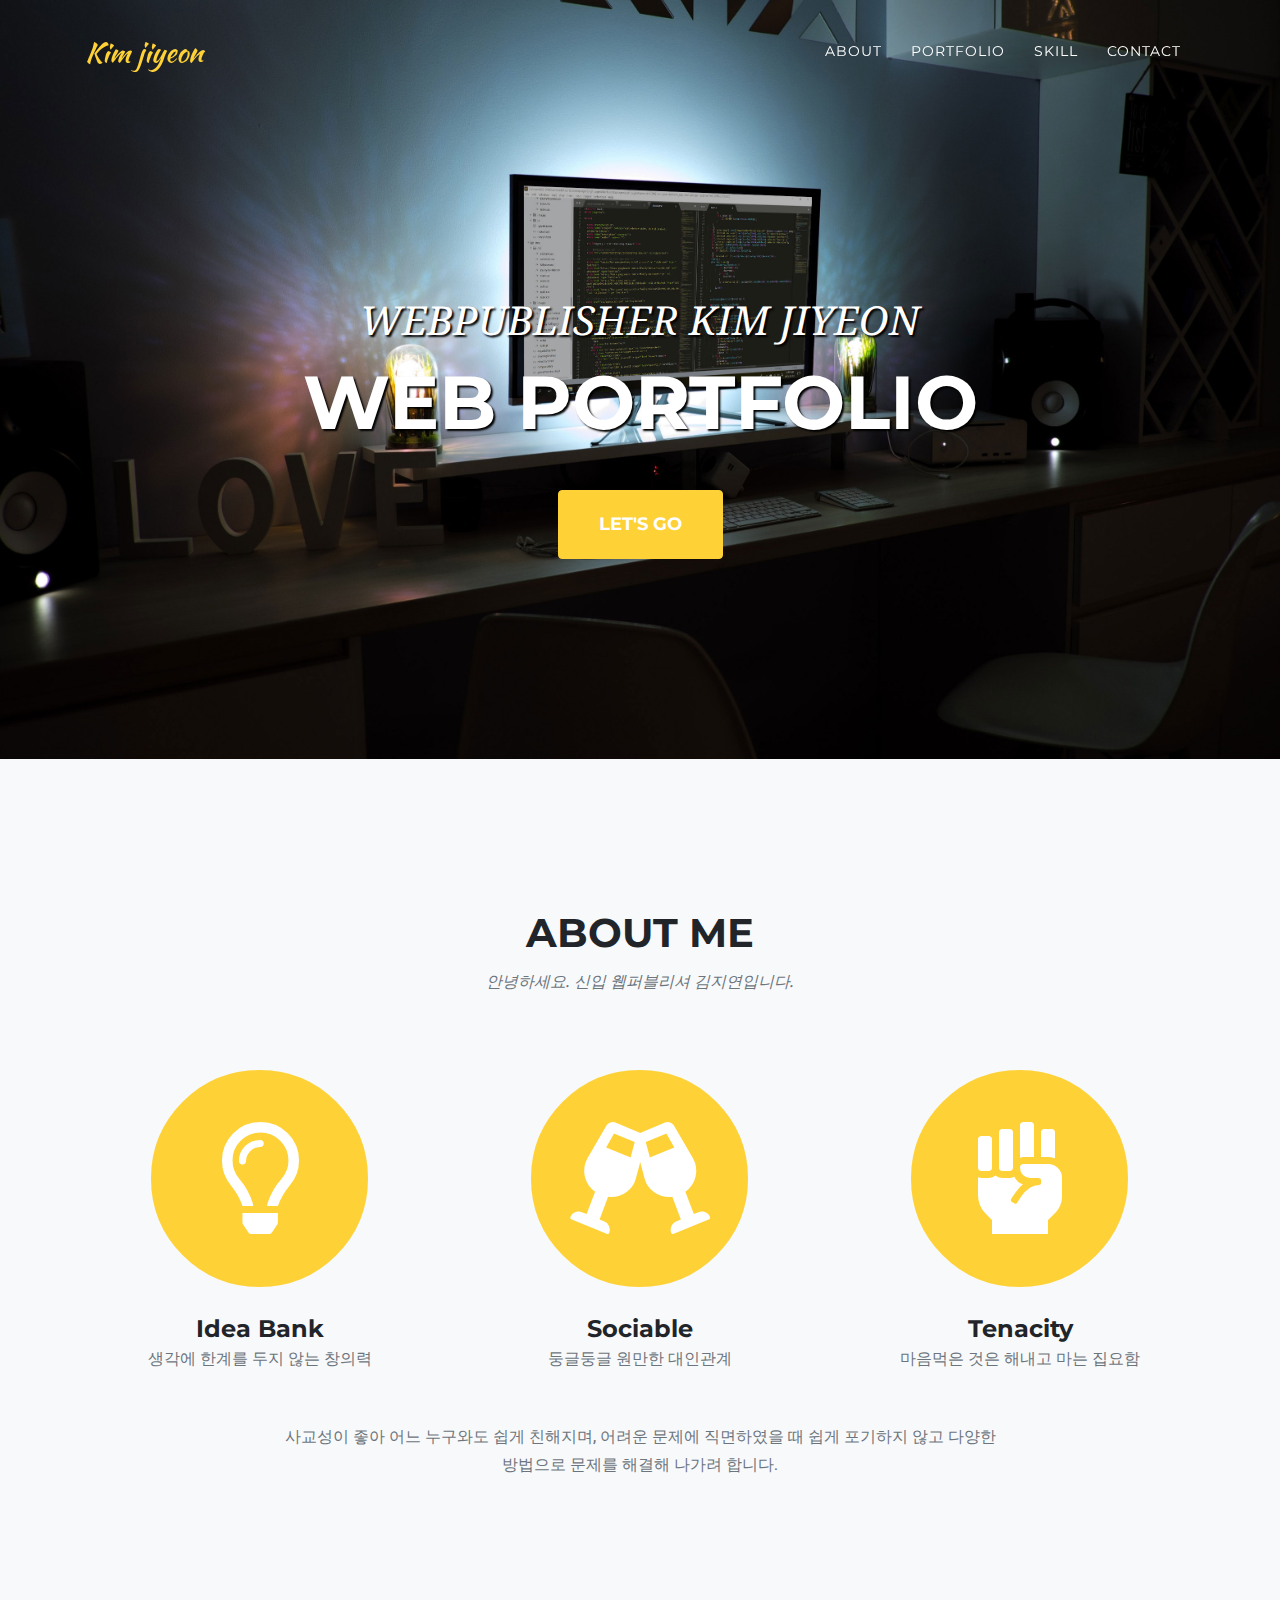
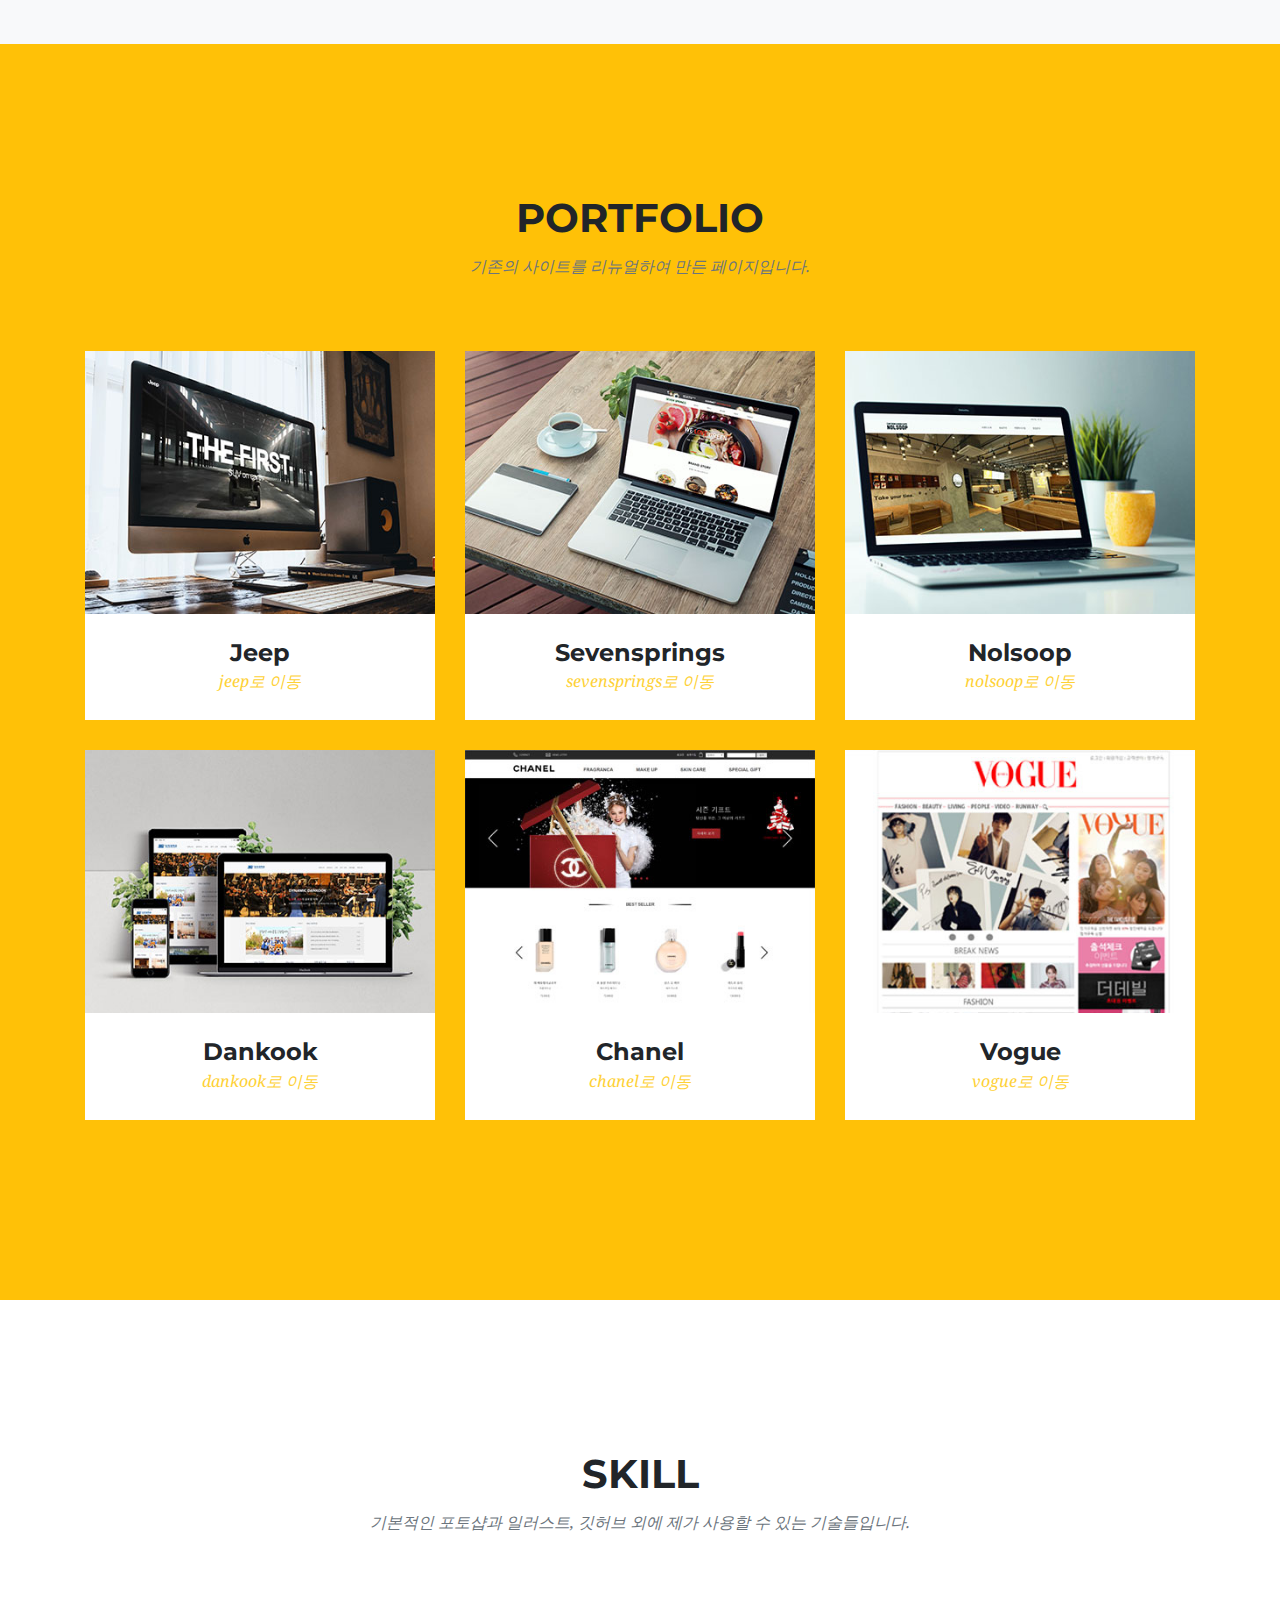
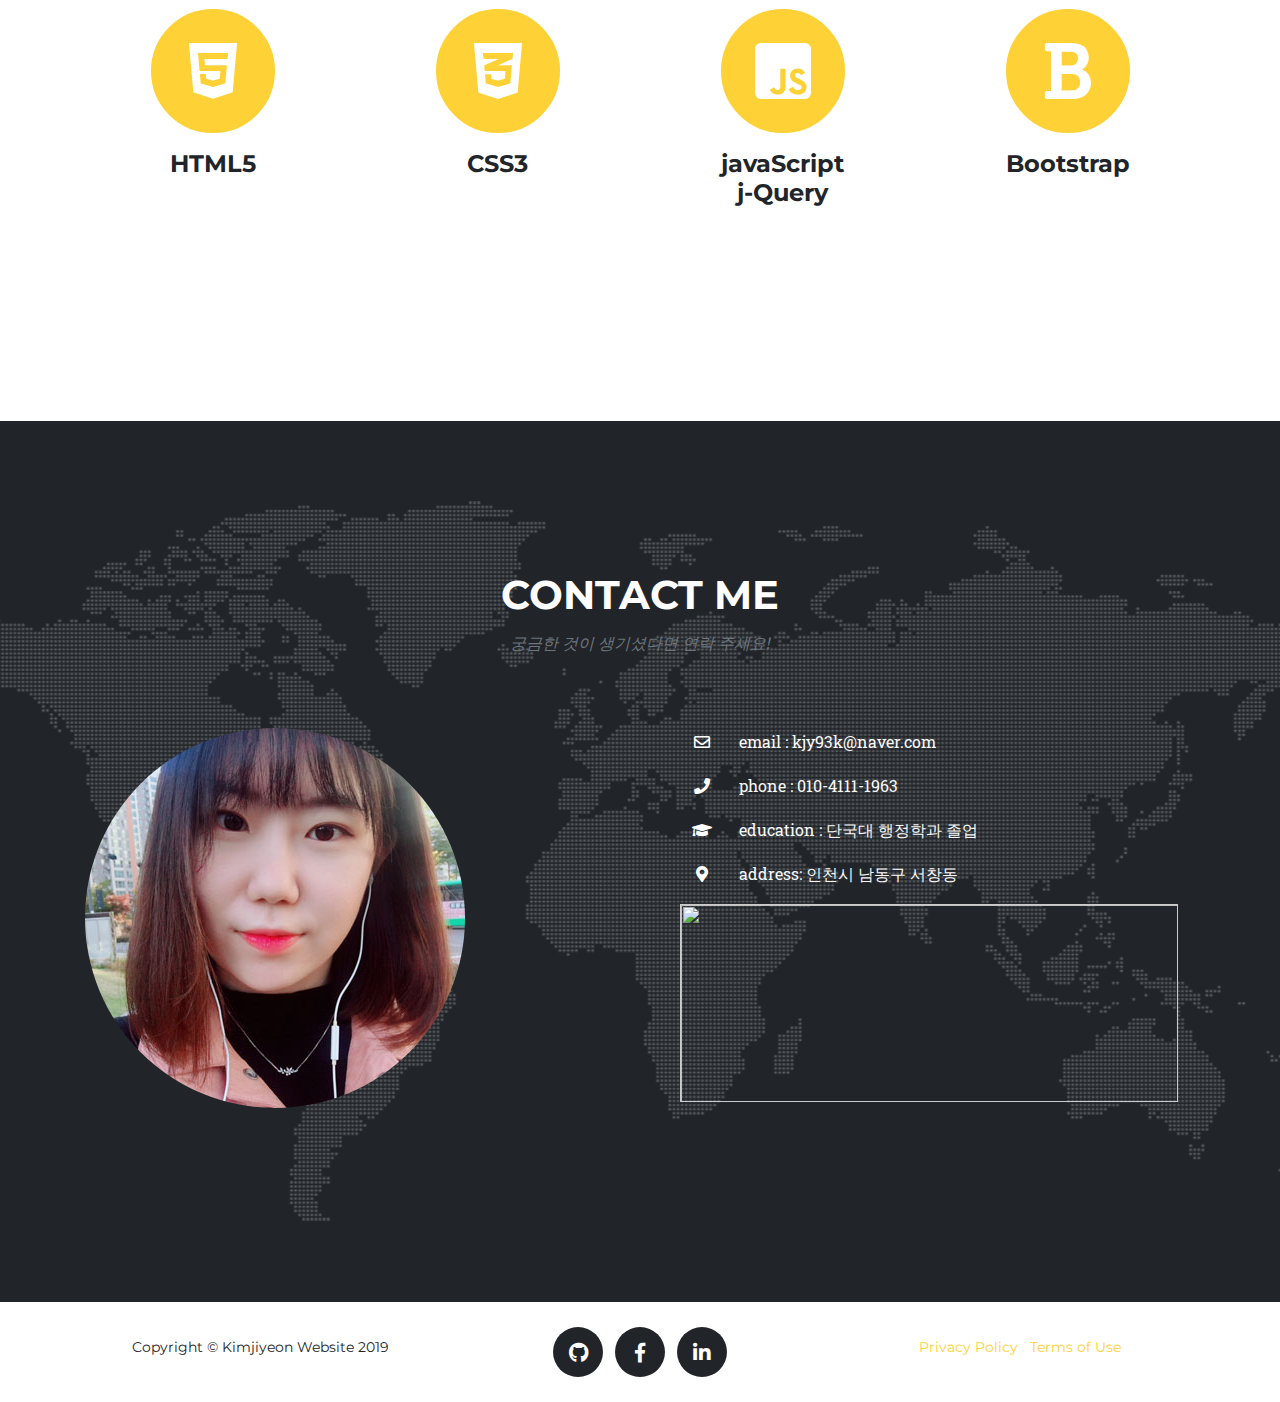
==== index.html @ 58b83076 "20190305" ====
<!DOCTYPE html>
<html lang="en">

<head>

  <meta charset="utf-8">
  <meta name="viewport" content="width=device-width, initial-scale=1, shrink-to-fit=no">
  <meta name="description" content="">
  <meta name="author" content="">

  <title>Agency - Start Bootstrap Theme</title>

  <!-- Bootstrap core CSS -->
  <link href="vendor/bootstrap/css/bootstrap.min.css" rel="stylesheet">

  <!-- Custom fonts for this template -->
  <link href="vendor/fontawesome-free/css/all.min.css" rel="stylesheet" type="text/css">
  <link href="https://fonts.googleapis.com/css?family=Montserrat:400,700" rel="stylesheet" type="text/css">
  <link href='https://fonts.googleapis.com/css?family=Kaushan+Script' rel='stylesheet' type='text/css'>
  <link href='https://fonts.googleapis.com/css?family=Droid+Serif:400,700,400italic,700italic' rel='stylesheet' type='text/css'>
  <link href='https://fonts.googleapis.com/css?family=Roboto+Slab:400,100,300,700' rel='stylesheet' type='text/css'>

  <!-- Custom styles for this template -->
  <link href="css/agency.css" rel="stylesheet">

</head>

<body id="page-top">

  <!-- Navigation -->
  <nav class="navbar navbar-expand-lg navbar-dark fixed-top" id="mainNav">
    <div class="container">
      <a class="navbar-brand js-scroll-trigger" href="#page-top">Kim jiyeon</a>
      <button class="navbar-toggler navbar-toggler-right" type="button" data-toggle="collapse" data-target="#navbarResponsive" aria-controls="navbarResponsive" aria-expanded="false" aria-label="Toggle navigation">
        Menu
        <i class="fas fa-bars"></i>
      </button>
      <div class="collapse navbar-collapse" id="navbarResponsive">
        <ul class="navbar-nav text-uppercase ml-auto">
          <li class="nav-item">
            <a class="nav-link js-scroll-trigger" href="#about">About</a>
          </li>
          <li class="nav-item">
            <a class="nav-link js-scroll-trigger" href="#portfolio">Portfolio</a>
          </li>
          <li class="nav-item">
            <a class="nav-link js-scroll-trigger" href="#skill">skill</a>
          </li>
          <li class="nav-item">
            <a class="nav-link js-scroll-trigger" href="#contact">Contact</a>
          </li>
        </ul>
      </div>
    </div>
  </nav>

  <!-- Header -->
  <header class="masthead">
    <div class="container">
      <div class="intro-text">
        <div class="intro-lead-in text-shadow">WEBPUBLISHER KIM JIYEON</div>
        <div class="intro-heading text-uppercase text-shadow">Web Portfolio</div>
        <a class="btn btn-primary btn-xl text-uppercase js-scroll-trigger " href="#about">let's go</a>
      </div>
    </div>
  </header>

  <!-- about -->
  <section class="bg-light" id="about">
    <div class="container">
      <div class="row">
        <div class="col-lg-12 text-center">
          <h2 class="section-heading text-uppercase">About me</h2>
          <h3 class="section-subheading text-muted">안녕하세요. 신입 웹퍼블리셔 김지연입니다.</h3>
        </div>
      </div>
      <div class="row">
        <div class="col-sm-4">
          <div class="team-member">
            <span class="fa-stack fa-7x">
              <i class="fas fa-circle fa-stack-2x text-primary"></i>
              <i class="far fa-lightbulb fa-stack-1x fa-inverse"></i>
             </span>
            <h4>Idea Bank</h4>
            <p class="text-muted">생각에 한계를 두지 않는 창의력</p>
<!--             <ul class="list-inline social-buttons">
              <li class="list-inline-item">
                <a href="#">
                  <i class="fab fa-twitter"></i>
                </a>
              </li>
              <li class="list-inline-item">
                <a href="#">
                  <i class="fab fa-facebook-f"></i>
                </a>
              </li>
              <li class="list-inline-item">
                <a href="#">
                  <i class="fab fa-linkedin-in"></i>
                </a>
              </li>
            </ul> -->
          </div>
        </div>
        <div class="col-sm-4">
          <div class="team-member">
            <span class="fa-stack fa-7x">
              <i class="fas fa-circle fa-stack-2x text-primary"></i>
              <i class="fas fa-glass-cheers fa-stack-1x fa-inverse"></i>
             </span>
            <h4>Sociable</h4>
            <p class="text-muted">둥글둥글 원만한 대인관계</p>
<!--             <ul class="list-inline social-buttons">
              <li class="list-inline-item">
                <a href="#">
                  <i class="fab fa-twitter"></i>
                </a>
              </li>
              <li class="list-inline-item">
                <a href="#">
                  <i class="fab fa-facebook-f"></i>
                </a>
              </li>
              <li class="list-inline-item">
                <a href="#">
                  <i class="fab fa-linkedin-in"></i>
                </a>
              </li>
            </ul> -->
          </div>
        </div>
        <div class="col-sm-4">
          <div class="team-member">
            <span class="fa-stack fa-7x">
              <i class="fas fa-circle fa-stack-2x text-primary"></i>
              <i class="fas fa-fist-raised fa-stack-1x fa-inverse"></i>
             </span>
            <h4>Tenacity</h4>
            <p class="text-muted">마음먹은 것은 해내고 마는 집요함</p>
<!--             <ul class="list-inline social-buttons">
              <li class="list-inline-item">
                <a href="#">
                  <i class="fab fa-twitter"></i>
                </a>
              </li>
              <li class="list-inline-item">
                <a href="#">
                  <i class="fab fa-facebook-f"></i>
                </a>
              </li>
              <li class="list-inline-item">
                <a href="#">
                  <i class="fab fa-linkedin-in"></i>
                </a>
              </li>
            </ul> -->
          </div>
        </div>
      </div>
      <div class="row">
        <div class="col-lg-8 mx-auto text-center">
          <p class="large text-muted">사교성이 좋아 어느 누구와도 쉽게 친해지며, 어려운 문제에 직면하였을 때 쉽게 포기하지 않고 다양한 방법으로 문제를 해결해 나가려 합니다.</p>
        </div>
      </div>
    </div>
  </section>


  <!-- Portfolio Grid -->
  <section class="bg-warning" id="portfolio">
    <div class="container">
      <div class="row">
        <div class="col-lg-12 text-center">
          <h2 class="section-heading text-uppercase">Portfolio</h2>
          <h3 class="section-subheading text-muted">기존의 사이트를 리뉴얼하여 만든 페이지입니다.</h3>
        </div>
      </div>
      <div class="row">
        <div class="col-md-4 col-sm-6 portfolio-item">
          <a class="portfolio-link" data-toggle="modal" href="#portfolioModal1">
            <div class="portfolio-hover">
              <div class="portfolio-hover-content">
                <i class="fas fa-plus fa-3x"></i>
              </div>
            </div>
            <img class="img-fluid" src="img/portfolio/01-thumbnail.jpg" alt="jeep 페이지이미지">
          </a>
          <div class="portfolio-caption">
            <h4>Jeep</h4>
            <p class="text-muted"><a href="https://kjy93k.github.io/jeep/.">jeep로 이동</a></p>
          </div>
        </div>
        <div class="col-md-4 col-sm-6 portfolio-item">
          <a class="portfolio-link" data-toggle="modal" href="#portfolioModal2">
            <div class="portfolio-hover">
              <div class="portfolio-hover-content">
                <i class="fas fa-plus fa-3x"></i>
              </div>
            </div>
            <img class="img-fluid" src="img/portfolio/02-thumbnail.jpg" alt="sevensprings 페이지이미지">
          </a>
          <div class="portfolio-caption">
            <h4>Sevensprings</h4>
            <p class="text-muted"><a href="https://kjy93k.github.io/sevensprings/.">sevensprings로 이동</a></p>
          </div>
        </div>
        <div class="col-md-4 col-sm-6 portfolio-item">
          <a class="portfolio-link" data-toggle="modal" href="#portfolioModal3">
            <div class="portfolio-hover">
              <div class="portfolio-hover-content">
                <i class="fas fa-plus fa-3x"></i>
              </div>
            </div>
            <img class="img-fluid" src="img/portfolio/03-thumbnail.jpg" alt="nolsoop 페이지이미지">
          </a>
          <div class="portfolio-caption">
            <h4>Nolsoop</h4>
            <p class="text-muted"><a href="http://kjy93k.dothome.co.kr">nolsoop로 이동</a></p>
          </div>
        </div>
        <div class="col-md-4 col-sm-6 portfolio-item">
          <a class="portfolio-link" data-toggle="modal" href="#portfolioModal4">
            <div class="portfolio-hover">
              <div class="portfolio-hover-content">
                <i class="fas fa-plus fa-3x"></i>
              </div>
            </div>
            <img class="img-fluid" src="img/portfolio/04-thumbnail.jpg" alt="dankook 페이지이미지">
          </a>
          <div class="portfolio-caption">
            <h4>Dankook</h4>
            <p class="text-muted"><a href="https://kjy93k.github.io/dankook/.">dankook로 이동</a></p>
          </div>
        </div>
        <div class="col-md-4 col-sm-6 portfolio-item">
          <a class="portfolio-link" data-toggle="modal" href="#portfolioModal5">
            <div class="portfolio-hover">
              <div class="portfolio-hover-content">
                <i class="fas fa-plus fa-3x"></i>
              </div>
            </div>
            <img class="img-fluid" src="img/portfolio/05-thumbnail.jpg" alt="chanel 페이지이미지">
          </a>
          <div class="portfolio-caption">
            <h4>Chanel</h4>
            <p class="text-muted"><a href="https://kjy93k.github.io/chanel/.">chanel로 이동</a></p>
          </div>
        </div>
        <div class="col-md-4 col-sm-6 portfolio-item">
          <a class="portfolio-link" data-toggle="modal" href="#portfolioModal6">
            <div class="portfolio-hover">
              <div class="portfolio-hover-content">
                <i class="fas fa-plus fa-3x"></i>
              </div>
            </div>
            <img class="img-fluid" src="img/portfolio/06-thumbnail.jpg" alt="vogue 페이지이미지">
          </a>
          <div class="portfolio-caption">
            <h4>Vogue</h4>
            <p class="text-muted"><a href="https://kjy93k.github.io/vogue/.">vogue로 이동</a></p>
          </div>
        </div>
      </div>
    </div>    
  </section>

  <!-- skill -->
  <section id="skill">
    <div class="container">
      <div class="row">
        <div class="col-lg-12 text-center">
          <h2 class="section-heading text-uppercase">skill</h2>
          <h3 class="section-subheading text-muted">기본적인 포토샵과 일러스트, 깃허브 외에 제가 사용할 수 있는 기술들입니다.</h3>
        </div>
      </div>
      <div class="row text-center pb-5">
        <div class="col-md-3">
          <span class="fa-stack fa-4x">
            <i class="fas fa-circle fa-stack-2x text-primary"></i>
            <i class="fab fa-html5 fa-stack-1x fa-inverse"></i>
          </span>
          <h4 class="service-heading">HTML5</h4>
        </div>
        <div class="col-md-3">
          <span class="fa-stack fa-4x">
            <i class="fas fa-circle fa-stack-2x text-primary"></i>
            <i class="fab fa-css3-alt fa-stack-1x fa-inverse"></i>
          </span>
          <h4 class="service-heading">CSS3</h4>
        </div>
        <div class="col-md-3">
          <span class="fa-stack fa-4x">
            <i class="fas fa-circle fa-stack-2x text-primary"></i>
            <i class="fab fa-js-square fa-stack-1x fa-inverse"></i>
          </span>
          <h4 class="service-heading">javaScript <br> j-Query</h4>
        </div>
        <div class="col-md-3">
          <span class="fa-stack fa-4x">
            <i class="fas fa-circle fa-stack-2x text-primary"></i>
            <i class="fas fa-bold fa-stack-1x fa-inverse"></i>
          </span>
          <h4 class="service-heading">Bootstrap</h4>
        </div>
      </div>
<!--       <div class="row text-center pt-5">
      <div class="col-md-3 col-sm-6">
      <img class="img-fluid d-block mx-auto" src="img/logos/photoshop.png" alt="photoshop">
      </div>
      <div class="col-md-3 col-sm-6">
      <img class="img-fluid d-block mx-auto" src="img/logos/illustrator.png" alt="illustrator">
      </div>
        <div class="col-sm-6">
         <img class="img-fluid d-block mx-auto" src="img/logos/bootstrap.png" alt="bootstrap">
        </div>
        <div class="col-sm-6">
         <img class="img-fluid d-block mx-auto" src="img/logos/sir.png" alt="gnuboard">
        </div>
    </div> -->
    </div>
  </section>


  <!-- Contact -->
  <section id="contact">
    <div class="container">
      <div class="row">
        <div class="col-lg-12 text-center">
          <h2 class="section-heading text-uppercase">Contact Me</h2>
          <h3 class="section-subheading text-muted">궁금한 것이 생기셨다면 연락 주세요!</h3>
        </div>
      </div>
      <div class="row">
        <div class="col-lg-12">
            <div class="row">
              <div class="col-md-6">
                 <img class="rounded-circle" src="img/me.jpg" alt="김지연사진">
              </div>
              <div class="col-md-6">
                <ul>
                  <li class="row">
                    <p class="col-1">
                        <i class="far fa-envelope fa-stack-1x fa-inverse"></i>
                    </p>
                    <p class="text-light col-11">email : kjy93k@naver.com</p>
                  </li>
                  <li class="row">
                    <p class="col-1">
                      <i class="fas fa-phone fa-stack-1x fa-inverse"></i>
                    </p>
                    <p class="text-light col-11">phone : 010-4111-1963</p>
                  </li>
                  <li class="row">
                    <p class="col-1">
                      <i class="fas fa-graduation-cap fa-stack-1x fa-inverse"></i>
                    </p>
                    <p class="text-light col-11">education : 단국대 행정학과 졸업</p>
                  </li>
                  <li class="row">
                    <p class="col-1">
                      <i class="fas fa-map-marker-alt fa-stack-1x fa-inverse"></i>
                    </p>
                    <p class="text-light col-11">address: 인천시 남동구 서창동<p>  
                    <div style="font:normal normal 400 12px/normal dotum, sans-serif; width:500px; height:232px; color:#333; position:relative"><div style="height: 200px;"><a href="https://map.kakao.com/?urlX=443405.0&amp;urlY=1091693.0&amp;name=%EB%8D%94%ED%8F%AC%EB%A0%88%EC%8A%A4%ED%8A%B8%EC%95%84%ED%8C%8C%ED%8A%B8&amp;map_type=TYPE_MAP&amp;from=roughmap" target="_blank"><img class="map" src="http://t1.daumcdn.net/roughmap/imgmap/e96c53862ab871da5db87bc2abcc1c17b8ab03b72c1657a8cb2fe15f229c6156" width="498px" height="198px" style="border:1px solid #ccc;"></a></div></div></div>
                  </li>
                </ul>
              </div>
              <div class="clearfix"></div>
              <div class="col-lg-12 text-center">

            </div>
        </div>
      </div>
    </div>
  </section>

  <!-- Footer -->
  <footer>
    <div class="container">
      <div class="row">
        <div class="col-md-4">
          <span class="copyright">Copyright &copy; Kimjiyeon Website 2019</span>
        </div>
        <div class="col-md-4">
          <ul class="list-inline social-buttons">
            <li class="list-inline-item">
              <a href="https://github.com/kjy93k">
                <i class="fab fa-github"></i>
              </a>
            </li>
            <li class="list-inline-item">
              <a href="https://www.facebook.com/profile.php?id=100027965502008">
                <i class="fab fa-facebook-f"></i>
              </a>
            </li>
            <li class="list-inline-item">
              <a href="https://www.instagram.com/delay_laver/?hl=ko">
                <i class="fab fa-linkedin-in"></i>
              </a>
            </li>
          </ul>
        </div>
        <div class="col-md-4">
          <ul class="list-inline quicklinks">
            <li class="list-inline-item">
              <a href="#">Privacy Policy</a>
            </li>
            <li class="list-inline-item">
              <a href="#">Terms of Use</a>
            </li>
          </ul>
        </div>
      </div>
    </div>
  </footer>

  <!-- Portfolio Modals -->

  <!-- Modal 1 -->
  <div class="portfolio-modal modal fade" id="portfolioModal1" tabindex="-1" role="dialog" aria-hidden="true">
    <div class="modal-dialog">
      <div class="modal-content">
        <div class="close-modal" data-dismiss="modal">
          <div class="lr">
            <div class="rl"></div>
          </div>
        </div>
        <div class="container">
          <div class="row">
            <div class="col-lg-8 mx-auto">
              <div class="modal-body">
                <!-- Project Details Go Here -->
                <h2 class="text-uppercase">Jeep 반응형 fullpage</h2>
                <p class="item-intro text-muted">jeep 페이지를 풀페이지로 제작하였습니다.</p>
                <img class="img-fluid d-block mx-auto" src="img/portfolio/01-full.jpg" alt="jeep 메인페이지">
                <p>풀페이지로 제작되어 어느 스크린으로 보든 꽉 찬 화면으로 즐길 수 있습니다. 풀페이지이기 때문에 미디어쿼리가 아닌 제이쿼리를 이용하여 body의 width와 height의 비율이 일정 비율 미만일 때 이미지가 대체되게 만들어졌습니다. 메인페이지의 첫 장에서는 jeep의 광고영상을 볼 수 있으며, 모바일에서는 이용자의 데이터를 고려하여 이미지로 대체되도록 하였습니다.</p>
                 <button class="btn btn-primary" data-dismiss="modal" type="button">
                  <i class="fas fa-times"></i>
                  Close Project</button>
              </div>
            </div>
          </div>
        </div>
      </div>
    </div>
  </div>

  <!-- Modal 2 -->
  <div class="portfolio-modal modal fade" id="portfolioModal2" tabindex="-1" role="dialog" aria-hidden="true">
    <div class="modal-dialog">
      <div class="modal-content">
        <div class="close-modal" data-dismiss="modal">
          <div class="lr">
            <div class="rl"></div>
          </div>
        </div>
        <div class="container">
          <div class="row">
            <div class="col-lg-8 mx-auto">
              <div class="modal-body">
                <!-- Project Details Go Here -->
                <h2 class="text-uppercase">sevensprings 리뉴얼</h2>
                <p class="item-intro text-muted">sevensprings 홈페이지를 리뉴얼하여 만들었습니다.</p>
                <img class="img-fluid d-block mx-auto" src="img/portfolio/02-full.jpg" alt="sevensprings 메인페이지">
                <p>sevensprings에서 발견한 오류들을 수정하여 홈페이지를 수정 제작하였습니다.</p>
                <button class="btn btn-primary" data-dismiss="modal" type="button">
                  <i class="fas fa-times"></i>
                  Close Project</button>
              </div>
            </div>
          </div>
        </div>
      </div>
    </div>
  </div>

  <!-- Modal 3 -->
  <div class="portfolio-modal modal fade" id="portfolioModal3" tabindex="-1" role="dialog" aria-hidden="true">
    <div class="modal-dialog">
      <div class="modal-content">
        <div class="close-modal" data-dismiss="modal">
          <div class="lr">
            <div class="rl"></div>
          </div>
        </div>
        <div class="container">
          <div class="row">
            <div class="col-lg-8 mx-auto">
              <div class="modal-body">
                <!-- Project Details Go Here -->
                <h2 class="text-uppercase">그누보드를 이용한 nolsoop 페이지</h2>
                <p class="item-intro text-muted">그누보드의 테마를 변경하여 nolsoop페이지를 제작하였습니다.</p>
                <img class="img-fluid d-block mx-auto" src="img/portfolio/03-full.jpg" alt="nolsoop 메인 페이지">
                <p>그누보드에 테마를 적용하여 놀숲 페이지를 제작하였습니다. 닷홈에서 그누보드를 시험해보기 위해 시험제작한 페이지입니다.</p>
                <button class="btn btn-primary" data-dismiss="modal" type="button">
                  <i class="fas fa-times"></i>
                  Close Project</button>
              </div>
            </div>
          </div>
        </div>
      </div>
    </div>
  </div>

  <!-- Modal 4 -->
  <div class="portfolio-modal modal fade" id="portfolioModal4" tabindex="-1" role="dialog" aria-hidden="true">
    <div class="modal-dialog">
      <div class="modal-content">
        <div class="close-modal" data-dismiss="modal">
          <div class="lr">
            <div class="rl"></div>
          </div>
        </div>
        <div class="container">
          <div class="row">
            <div class="col-lg-8 mx-auto">
              <div class="modal-body">
                <!-- Project Details Go Here -->
                <h2 class="text-uppercase">bootstrap을 이용한 dankook university 리뉴얼</h2>
                <p class="item-intro text-muted">기존의 단국대학교 페이지의 내용을 바탕으로 전면 리뉴얼한 페이지입니다.</p>
                <img class="img-fluid d-block mx-auto" src="img/portfolio/04-full.jpg" alt="단국대학교 메인페이지">
                <p>부트스트랩을 이용하여 단국대학교의 페이지를 반응형 페이지로 리뉴얼하였습니다. 부트스트랩 응용을 위한 시험페이지입니다.</p>
                <button class="btn btn-primary" data-dismiss="modal" type="button">
                  <i class="fas fa-times"></i>
                  Close Project</button>
              </div>
            </div>
          </div>
        </div>
      </div>
    </div>
  </div>

  <!-- Modal 5 -->
  <div class="portfolio-modal modal fade" id="portfolioModal5" tabindex="-1" role="dialog" aria-hidden="true">
    <div class="modal-dialog">
      <div class="modal-content">
        <div class="close-modal" data-dismiss="modal">
          <div class="lr">
            <div class="rl"></div>
          </div>
        </div>
        <div class="container">
          <div class="row">
            <div class="col-lg-8 mx-auto">
              <div class="modal-body">
                <!-- Project Details Go Here -->
                <h2 class="text-uppercase">chanel 팀프로젝트 page</h2>
                <p class="item-intro text-muted">샤넬 홈페이지를 팀프로젝트로 리뉴얼하였습니다.</p>
                <img class="img-fluid d-block mx-auto" src="img/portfolio/05-full.jpg" alt="chanel 페이지">
                <p>첫번제 팀프로젝트로 만들어진 사이트로 chanel의 페이지를 리뉴얼하여 제작하였습니다.</p>
                <button class="btn btn-primary" data-dismiss="modal" type="button">
                  <i class="fas fa-times"></i>
                  Close Project</button>
              </div>
            </div>
          </div>
        </div>
      </div>
    </div>
  </div>

  <!-- Modal 6 -->
  <div class="portfolio-modal modal fade" id="portfolioModal6" tabindex="-1" role="dialog" aria-hidden="true">
    <div class="modal-dialog">
      <div class="modal-content">
        <div class="close-modal" data-dismiss="modal">
          <div class="lr">
            <div class="rl"></div>
          </div>
        </div>
        <div class="container">
          <div class="row">
            <div class="col-lg-8 mx-auto">
              <div class="modal-body">
                <!-- Project Details Go Here -->
                <h2 class="text-uppercase">vogue페이지</h2>
                <p class="item-intro text-muted">기존의 vogue페이지를 전면 수정한 페이지입니다.</p>
                <img class="img-fluid d-block mx-auto" src="img/portfolio/06-full.jpg" alt="vogue 페이지">
                <p>처음으로 제작되었던 웹페이지입니다.</p>
                <button class="btn btn-primary" data-dismiss="modal" type="button">
                  <i class="fas fa-times"></i>
                  Close Project</button>
              </div>
            </div>
          </div>
        </div>
      </div>
    </div>
  </div>

  <!-- Bootstrap core JavaScript -->
  <script src="vendor/jquery/jquery.min.js"></script>
  <script src="vendor/bootstrap/js/bootstrap.bundle.min.js"></script>

  <!-- Plugin JavaScript -->
  <script src="vendor/jquery-easing/jquery.easing.min.js"></script>

  <!-- Contact form JavaScript -->
  <script src="js/jqBootstrapValidation.js"></script>
  <script src="js/contact_me.js"></script>

  <!-- Custom scripts for this template -->
  <script src="js/agency.min.js"></script>

</body>

</html>
---- css/agency.css ----
/*!
 * Start Bootstrap - Agency v5.0.5 (https://startbootstrap.com/template-overviews/agency)
 * Copyright 2013-2019 Start Bootstrap
 * Licensed under MIT (https://github.com/BlackrockDigital/startbootstrap-agency/blob/master/LICENSE)
 */

body {
  overflow-x: hidden;
  font-family: 'Roboto Slab', -apple-system, BlinkMacSystemFont, 'Segoe UI', Roboto, 'Helvetica Neue', Arial, sans-serif, 'Apple Color Emoji', 'Segoe UI Emoji', 'Segoe UI Symbol', 'Noto Color Emoji';
}

p {
  line-height: 1.75;
}

a {
  color: #fed136;
}

a:hover {
  color: #fec503;
}

.text-primary {
  color: #fed136 !important;
}

h1,
h2,
h3,
h4,
h5,
h6 {
  font-weight: 700;
  font-family: 'Montserrat', -apple-system, BlinkMacSystemFont, 'Segoe UI', Roboto, 'Helvetica Neue', Arial, sans-serif, 'Apple Color Emoji', 'Segoe UI Emoji', 'Segoe UI Symbol', 'Noto Color Emoji';
}

section {
  padding: 100px 0;
}

section h2.section-heading {
  font-size: 40px;
  margin-top: 0;
  margin-bottom: 15px;
}

section h3.section-subheading {
  font-size: 16px;
  font-weight: 400;
  font-style: italic;
  margin-bottom: 75px;
  text-transform: none;
  font-family: 'Droid Serif', -apple-system, BlinkMacSystemFont, 'Segoe UI', Roboto, 'Helvetica Neue', Arial, sans-serif, 'Apple Color Emoji', 'Segoe UI Emoji', 'Segoe UI Symbol', 'Noto Color Emoji';
}

@media (min-width: 768px) {
  section {
    padding: 150px 0;
  }
}

.btn {
  font-family: 'Montserrat', -apple-system, BlinkMacSystemFont, 'Segoe UI', Roboto, 'Helvetica Neue', Arial, sans-serif, 'Apple Color Emoji', 'Segoe UI Emoji', 'Segoe UI Symbol', 'Noto Color Emoji';
  font-weight: 700;
}

.btn-xl {
  font-size: 18px;
  padding: 20px 40px;
}

.btn-primary {
  background-color: #fed136;
  border-color: #fed136;
}

.btn-primary:active, .btn-primary:focus, .btn-primary:hover {
  background-color: #fec810 !important;
  border-color: #fec810 !important;
  color: white;
}

.btn-primary:active, .btn-primary:focus {
  -webkit-box-shadow: 0 0 0 0.2rem rgba(254, 209, 55, 0.5) !important;
  box-shadow: 0 0 0 0.2rem rgba(254, 209, 55, 0.5) !important;
}

::selection {
  background: #fed136;
  text-shadow: none;
}

img::selection {
  background: transparent;
}

img::-moz-selection {
  background: transparent;
}

#mainNav {
  background-color: #212529;
}

#mainNav .navbar-toggler {
  font-size: 12px;
  right: 0;
  padding: 13px;
  text-transform: uppercase;
  color: white;
  border: 0;
  background-color: #fed136;
  font-family: 'Montserrat', -apple-system, BlinkMacSystemFont, 'Segoe UI', Roboto, 'Helvetica Neue', Arial, sans-serif, 'Apple Color Emoji', 'Segoe UI Emoji', 'Segoe UI Symbol', 'Noto Color Emoji';
}

#mainNav .navbar-brand {
  color: #fed136;
  font-family: 'Kaushan Script', -apple-system, BlinkMacSystemFont, 'Segoe UI', Roboto, 'Helvetica Neue', Arial, sans-serif, 'Apple Color Emoji', 'Segoe UI Emoji', 'Segoe UI Symbol', 'Noto Color Emoji';
}

#mainNav .navbar-brand.active, #mainNav .navbar-brand:active, #mainNav .navbar-brand:focus, #mainNav .navbar-brand:hover {
  color: #fec503;
}

#mainNav .navbar-nav .nav-item .nav-link {
  font-size: 90%;
  font-weight: 400;
  padding: 0.75em 0;
  letter-spacing: 1px;
  color: white;
  font-family: 'Montserrat', -apple-system, BlinkMacSystemFont, 'Segoe UI', Roboto, 'Helvetica Neue', Arial, sans-serif, 'Apple Color Emoji', 'Segoe UI Emoji', 'Segoe UI Symbol', 'Noto Color Emoji';
}

#mainNav .navbar-nav .nav-item .nav-link.active, #mainNav .navbar-nav .nav-item .nav-link:hover {
  color: #fed136;
}

@media (min-width: 992px) {
  #mainNav {
    padding-top: 25px;
    padding-bottom: 25px;
    -webkit-transition: padding-top 0.3s, padding-bottom 0.3s;
    transition: padding-top 0.3s, padding-bottom 0.3s;
    border: none;
    background-color: transparent;
  }
  #mainNav .navbar-brand {
    font-size: 1.75em;
    -webkit-transition: all 0.3s;
    transition: all 0.3s;
  }
  #mainNav .navbar-nav .nav-item .nav-link {
    padding: 1.1em 1em !important;
  }
  #mainNav.navbar-shrink {
    padding-top: 0;
    padding-bottom: 0;
    background-color: #212529;
  }
  #mainNav.navbar-shrink .navbar-brand {
    font-size: 1.25em;
    padding: 12px 0;
  }
}

header.masthead {
  text-align: center;
  color: white;
  background-image: url("../img/header-bg.jpg");
  background-repeat: no-repeat;
  background-attachment: scroll;
  background-position: center center;
  background-size: cover;
}

header.masthead .intro-text {
  padding-top: 150px;
  padding-bottom: 100px;
}

header.masthead .intro-text .intro-lead-in {
  font-size: 22px;
  font-style: italic;
  line-height: 22px;
  margin-bottom: 25px;
  font-family: 'Droid Serif', -apple-system, BlinkMacSystemFont, 'Segoe UI', Roboto, 'Helvetica Neue', Arial, sans-serif, 'Apple Color Emoji', 'Segoe UI Emoji', 'Segoe UI Symbol', 'Noto Color Emoji';
}

header.masthead .intro-text .intro-heading {
  font-size: 50px;
  font-weight: 700;
  line-height: 50px;
  margin-bottom: 25px;
  font-family: 'Montserrat', -apple-system, BlinkMacSystemFont, 'Segoe UI', Roboto, 'Helvetica Neue', Arial, sans-serif, 'Apple Color Emoji', 'Segoe UI Emoji', 'Segoe UI Symbol', 'Noto Color Emoji';
}

@media (min-width: 768px) {
  header.masthead .intro-text {
    padding-top: 300px;
    padding-bottom: 200px;
  }
  header.masthead .intro-text .intro-lead-in {
    font-size: 40px;
    font-style: italic;
    line-height: 40px;
    margin-bottom: 25px;
    font-family: 'Droid Serif', -apple-system, BlinkMacSystemFont, 'Segoe UI', Roboto, 'Helvetica Neue', Arial, sans-serif, 'Apple Color Emoji', 'Segoe UI Emoji', 'Segoe UI Symbol', 'Noto Color Emoji';
  }
  header.masthead .intro-text .intro-heading {
    font-size: 75px;
    font-weight: 700;
    line-height: 75px;
    margin-bottom: 50px;
    font-family: 'Montserrat', -apple-system, BlinkMacSystemFont, 'Segoe UI', Roboto, 'Helvetica Neue', Arial, sans-serif, 'Apple Color Emoji', 'Segoe UI Emoji', 'Segoe UI Symbol', 'Noto Color Emoji';
  }
}

.service-heading {
  margin: 15px 0;
  text-transform: none;
}

#portfolio .portfolio-item {
  right: 0;
  margin: 0 0 15px;
}

#portfolio .portfolio-item .portfolio-link {
  position: relative;
  display: block;
  max-width: 400px;
  margin: 0 auto;
  cursor: pointer;
}

#portfolio .portfolio-item .portfolio-link .portfolio-hover {
  position: absolute;
  width: 100%;
  height: 100%;
  -webkit-transition: all ease 0.5s;
  transition: all ease 0.5s;
  opacity: 0;
  background: rgba(254, 209, 54, 0.9);
}

#portfolio .portfolio-item .portfolio-link .portfolio-hover:hover {
  opacity: 1;
}

#portfolio .portfolio-item .portfolio-link .portfolio-hover .portfolio-hover-content {
  font-size: 20px;
  position: absolute;
  top: 50%;
  width: 100%;
  height: 20px;
  margin-top: -12px;
  text-align: center;
  color: white;
}

#portfolio .portfolio-item .portfolio-link .portfolio-hover .portfolio-hover-content i {
  margin-top: -12px;
}

#portfolio .portfolio-item .portfolio-link .portfolio-hover .portfolio-hover-content h3,
#portfolio .portfolio-item .portfolio-link .portfolio-hover .portfolio-hover-content h4 {
  margin: 0;
}

#portfolio .portfolio-item .portfolio-caption {
  max-width: 400px;
  margin: 0 auto;
  padding: 25px;
  text-align: center;
  background-color: #fff;
}

#portfolio .portfolio-item .portfolio-caption h4 {
  margin: 0;
  text-transform: none;
}

#portfolio .portfolio-item .portfolio-caption p {
  font-size: 16px;
  font-style: italic;
  margin: 0;
  font-family: 'Droid Serif', -apple-system, BlinkMacSystemFont, 'Segoe UI', Roboto, 'Helvetica Neue', Arial, sans-serif, 'Apple Color Emoji', 'Segoe UI Emoji', 'Segoe UI Symbol', 'Noto Color Emoji';
}

#portfolio * {
  z-index: 2;
}

@media (min-width: 767px) {
  #portfolio .portfolio-item {
    margin: 0 0 30px;
  }
}

.portfolio-modal {
  padding-right: 0px !important;
}

.portfolio-modal .modal-dialog {
  margin: 1rem;
  max-width: 100vw;
}

.portfolio-modal .modal-content {
  padding: 100px 0;
  text-align: center;
}

.portfolio-modal .modal-content h2 {
  font-size: 3em;
  margin-bottom: 15px;
}

.portfolio-modal .modal-content p {
  margin-bottom: 30px;
}

.portfolio-modal .modal-content p.item-intro {
  font-size: 16px;
  font-style: italic;
  margin: 20px 0 30px;
  font-family: 'Droid Serif', -apple-system, BlinkMacSystemFont, 'Segoe UI', Roboto, 'Helvetica Neue', Arial, sans-serif, 'Apple Color Emoji', 'Segoe UI Emoji', 'Segoe UI Symbol', 'Noto Color Emoji';
}

.portfolio-modal .modal-content ul.list-inline {
  margin-top: 0;
  margin-bottom: 30px;
}

.portfolio-modal .modal-content img {
  margin-bottom: 30px;
}

.portfolio-modal .modal-content button {
  cursor: pointer;
}

.portfolio-modal .close-modal {
  position: absolute;
  top: 25px;
  right: 25px;
  width: 75px;
  height: 75px;
  cursor: pointer;
  background-color: transparent;
}

.portfolio-modal .close-modal:hover {
  opacity: 0.3;
}

.portfolio-modal .close-modal .lr {
  /* Safari and Chrome */
  z-index: 1051;
  width: 1px;
  height: 75px;
  margin-left: 35px;
  /* IE 9 */
  -webkit-transform: rotate(45deg);
  transform: rotate(45deg);
  background-color: #212529;
}

.portfolio-modal .close-modal .lr .rl {
  /* Safari and Chrome */
  z-index: 1052;
  width: 1px;
  height: 75px;
  /* IE 9 */
  -webkit-transform: rotate(90deg);
  transform: rotate(90deg);
  background-color: #212529;
}

.timeline {
  position: relative;
  padding: 0;
  list-style: none;
}

.timeline:before {
  position: absolute;
  top: 0;
  bottom: 0;
  left: 40px;
  width: 2px;
  margin-left: -1.5px;
  content: '';
  background-color: #e9ecef;
}

.timeline > li {
  position: relative;
  min-height: 50px;
  margin-bottom: 50px;
}

.timeline > li:after, .timeline > li:before {
  display: table;
  content: ' ';
}

.timeline > li:after {
  clear: both;
}

.timeline > li .timeline-panel {
  position: relative;
  float: right;
  width: 100%;
  padding: 0 20px 0 100px;
  text-align: left;
}

.timeline > li .timeline-panel:before {
  right: auto;
  left: -15px;
  border-right-width: 15px;
  border-left-width: 0;
}

.timeline > li .timeline-panel:after {
  right: auto;
  left: -14px;
  border-right-width: 14px;
  border-left-width: 0;
}

.timeline > li .timeline-image {
  position: absolute;
  z-index: 100;
  left: 0;
  width: 80px;
  height: 80px;
  margin-left: 0;
  text-align: center;
  color: white;
  border: 7px solid #e9ecef;
  border-radius: 100%;
  background-color: #fed136;
}

.timeline > li .timeline-image h4 {
  font-size: 10px;
  line-height: 14px;
  margin-top: 12px;
}

.timeline > li.timeline-inverted > .timeline-panel {
  float: right;
  padding: 0 20px 0 100px;
  text-align: left;
}

.timeline > li.timeline-inverted > .timeline-panel:before {
  right: auto;
  left: -15px;
  border-right-width: 15px;
  border-left-width: 0;
}

.timeline > li.timeline-inverted > .timeline-panel:after {
  right: auto;
  left: -14px;
  border-right-width: 14px;
  border-left-width: 0;
}

.timeline > li:last-child {
  margin-bottom: 0;
}

.timeline .timeline-heading h4 {
  margin-top: 0;
  color: inherit;
}

.timeline .timeline-heading h4.subheading {
  text-transform: none;
}

.timeline .timeline-body > ul,
.timeline .timeline-body > p {
  margin-bottom: 0;
}

@media (min-width: 768px) {
  .timeline:before {
    left: 50%;
  }
  .timeline > li {
    min-height: 100px;
    margin-bottom: 100px;
  }
  .timeline > li .timeline-panel {
    float: left;
    width: 41%;
    padding: 0 20px 20px 30px;
    text-align: right;
  }
  .timeline > li .timeline-image {
    left: 50%;
    width: 100px;
    height: 100px;
    margin-left: -50px;
  }
  .timeline > li .timeline-image h4 {
    font-size: 13px;
    line-height: 18px;
    margin-top: 16px;
  }
  .timeline > li.timeline-inverted > .timeline-panel {
    float: right;
    padding: 0 30px 20px 20px;
    text-align: left;
  }
}

@media (min-width: 992px) {
  .timeline > li {
    min-height: 150px;
  }
  .timeline > li .timeline-panel {
    padding: 0 20px 20px;
  }
  .timeline > li .timeline-image {
    width: 150px;
    height: 150px;
    margin-left: -75px;
  }
  .timeline > li .timeline-image h4 {
    font-size: 18px;
    line-height: 26px;
    margin-top: 30px;
  }
  .timeline > li.timeline-inverted > .timeline-panel {
    padding: 0 20px 20px;
  }
}

@media (min-width: 1200px) {
  .timeline > li {
    min-height: 170px;
  }
  .timeline > li .timeline-panel {
    padding: 0 20px 20px 100px;
  }
  .timeline > li .timeline-image {
    width: 170px;
    height: 170px;
    margin-left: -85px;
  }
  .timeline > li .timeline-image h4 {
    margin-top: 40px;
  }
  .timeline > li.timeline-inverted > .timeline-panel {
    padding: 0 100px 20px 20px;
  }
}

.team-member {
  margin-bottom: 50px;
  text-align: center;
}

.team-member img {
  width: 225px;
  height: 225px;
  border: 7px solid #fff;
}

.team-member h4 {
  margin-top: 25px;
  margin-bottom: 0;
  text-transform: none;
}

.team-member p {
  margin-top: 0;
}

section#contact {
  background-color: #212529;
  background-image: url("../img/map-image.png");
  background-repeat: no-repeat;
  background-position: center;
}

section#contact .section-heading {
  color: #fff;
}

section#contact .form-group {
  margin-bottom: 25px;
}

section#contact .form-group input,
section#contact .form-group textarea {
  padding: 20px;
}

section#contact .form-group input.form-control {
  height: auto;
}

section#contact .form-group textarea.form-control {
  height: 248px;
}

section#contact .form-control:focus {
  border-color: #fed136;
  -webkit-box-shadow: none;
  box-shadow: none;
}

section#contact ::-webkit-input-placeholder {
  font-weight: 700;
  color: #ced4da;
  font-family: 'Montserrat', -apple-system, BlinkMacSystemFont, 'Segoe UI', Roboto, 'Helvetica Neue', Arial, sans-serif, 'Apple Color Emoji', 'Segoe UI Emoji', 'Segoe UI Symbol', 'Noto Color Emoji';
}

section#contact :-moz-placeholder {
  font-weight: 700;
  color: #ced4da;
  font-family: 'Montserrat', -apple-system, BlinkMacSystemFont, 'Segoe UI', Roboto, 'Helvetica Neue', Arial, sans-serif, 'Apple Color Emoji', 'Segoe UI Emoji', 'Segoe UI Symbol', 'Noto Color Emoji';
}

section#contact ::-moz-placeholder {
  font-weight: 700;
  color: #ced4da;
  font-family: 'Montserrat', -apple-system, BlinkMacSystemFont, 'Segoe UI', Roboto, 'Helvetica Neue', Arial, sans-serif, 'Apple Color Emoji', 'Segoe UI Emoji', 'Segoe UI Symbol', 'Noto Color Emoji';
}

section#contact :-ms-input-placeholder {
  font-weight: 700;
  color: #ced4da;
  font-family: 'Montserrat', -apple-system, BlinkMacSystemFont, 'Segoe UI', Roboto, 'Helvetica Neue', Arial, sans-serif, 'Apple Color Emoji', 'Segoe UI Emoji', 'Segoe UI Symbol', 'Noto Color Emoji';
}

footer {
  padding: 25px 0;
  text-align: center;
}

footer span.copyright {
  font-size: 90%;
  line-height: 40px;
  text-transform: none;
  font-family: 'Montserrat', -apple-system, BlinkMacSystemFont, 'Segoe UI', Roboto, 'Helvetica Neue', Arial, sans-serif, 'Apple Color Emoji', 'Segoe UI Emoji', 'Segoe UI Symbol', 'Noto Color Emoji';
}

footer ul.quicklinks {
  font-size: 90%;
  line-height: 40px;
  margin-bottom: 0;
  text-transform: none;
  font-family: 'Montserrat', -apple-system, BlinkMacSystemFont, 'Segoe UI', Roboto, 'Helvetica Neue', Arial, sans-serif, 'Apple Color Emoji', 'Segoe UI Emoji', 'Segoe UI Symbol', 'Noto Color Emoji';
}

ul.social-buttons {
  margin-bottom: 0;
}

ul.social-buttons li a {
  font-size: 20px;
  line-height: 50px;
  display: block;
  width: 50px;
  height: 50px;
  -webkit-transition: all 0.3s;
  transition: all 0.3s;
  color: white;
  border-radius: 100%;
  outline: none;
  background-color: #212529;
}

ul.social-buttons li a:active, ul.social-buttons li a:focus, ul.social-buttons li a:hover {
  background-color: #fed136;
}

.text-shadow{text-shadow:2px 2px 2px #000;}
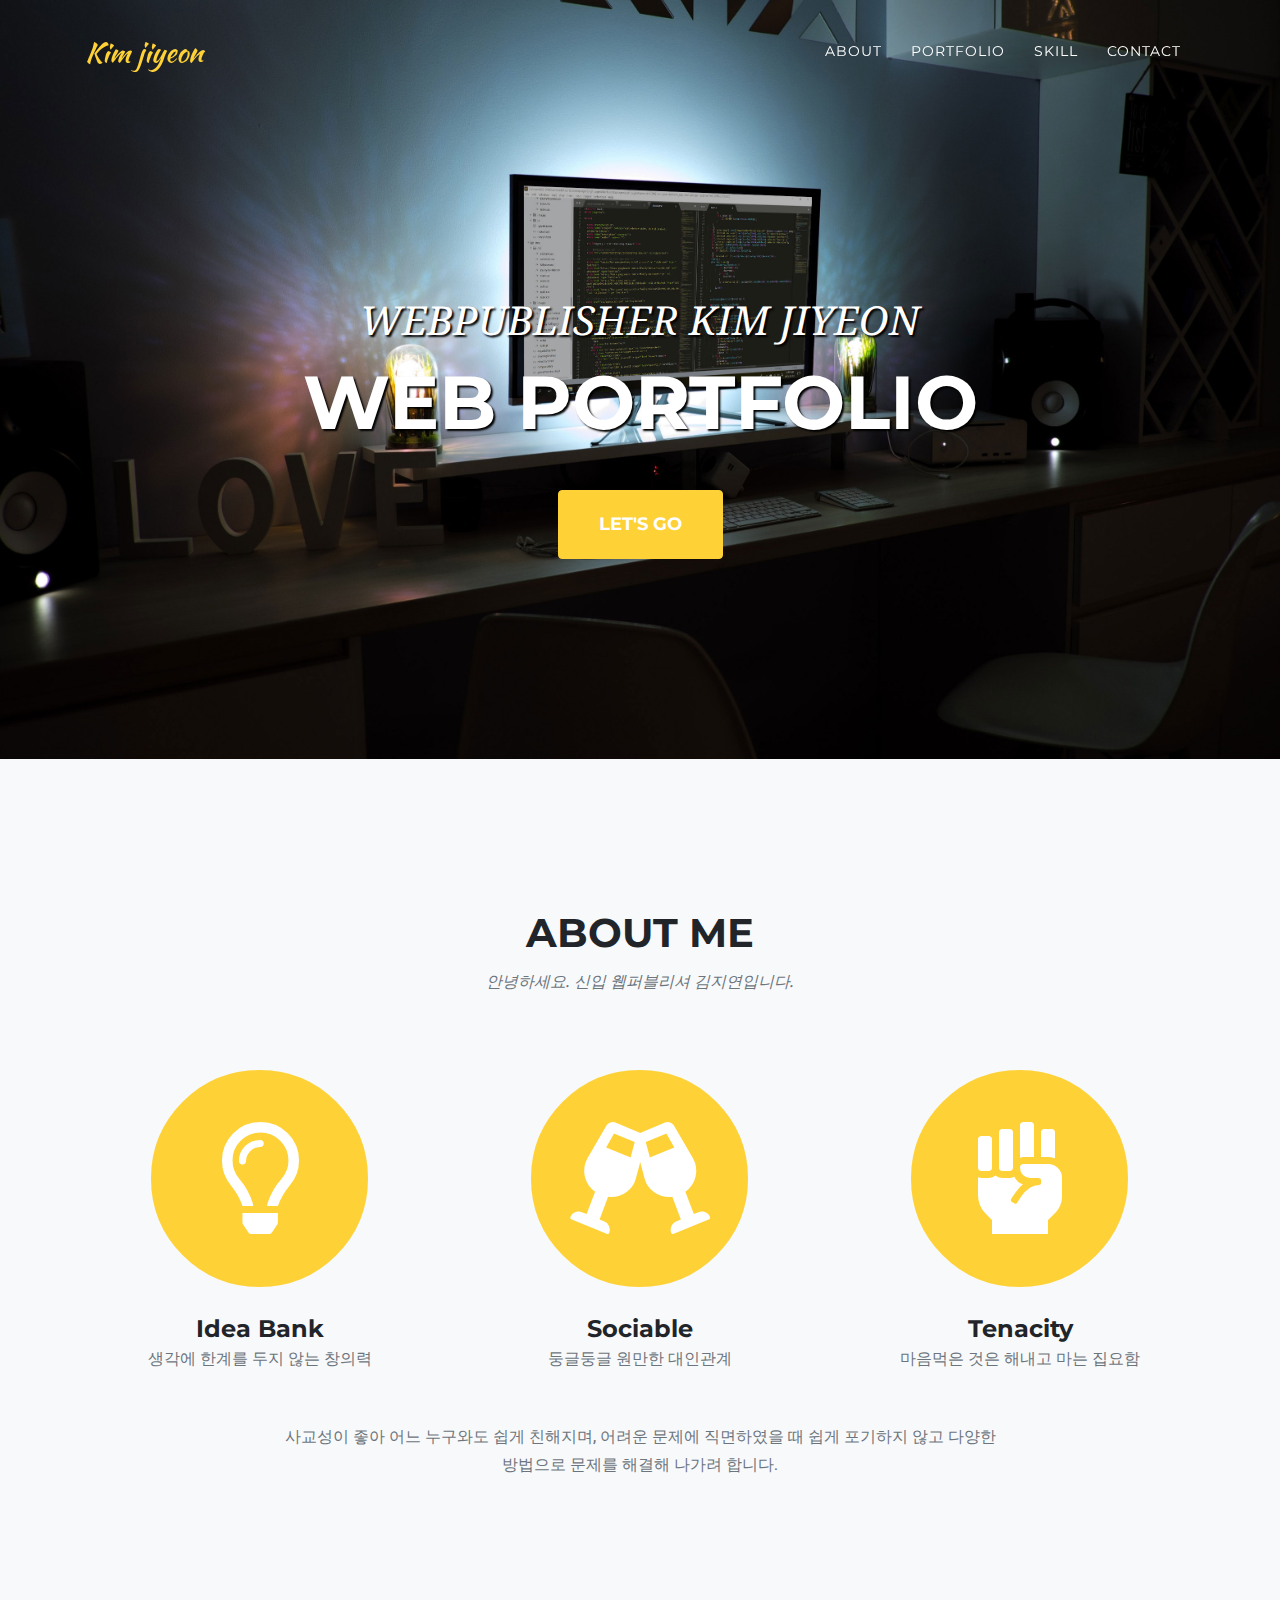
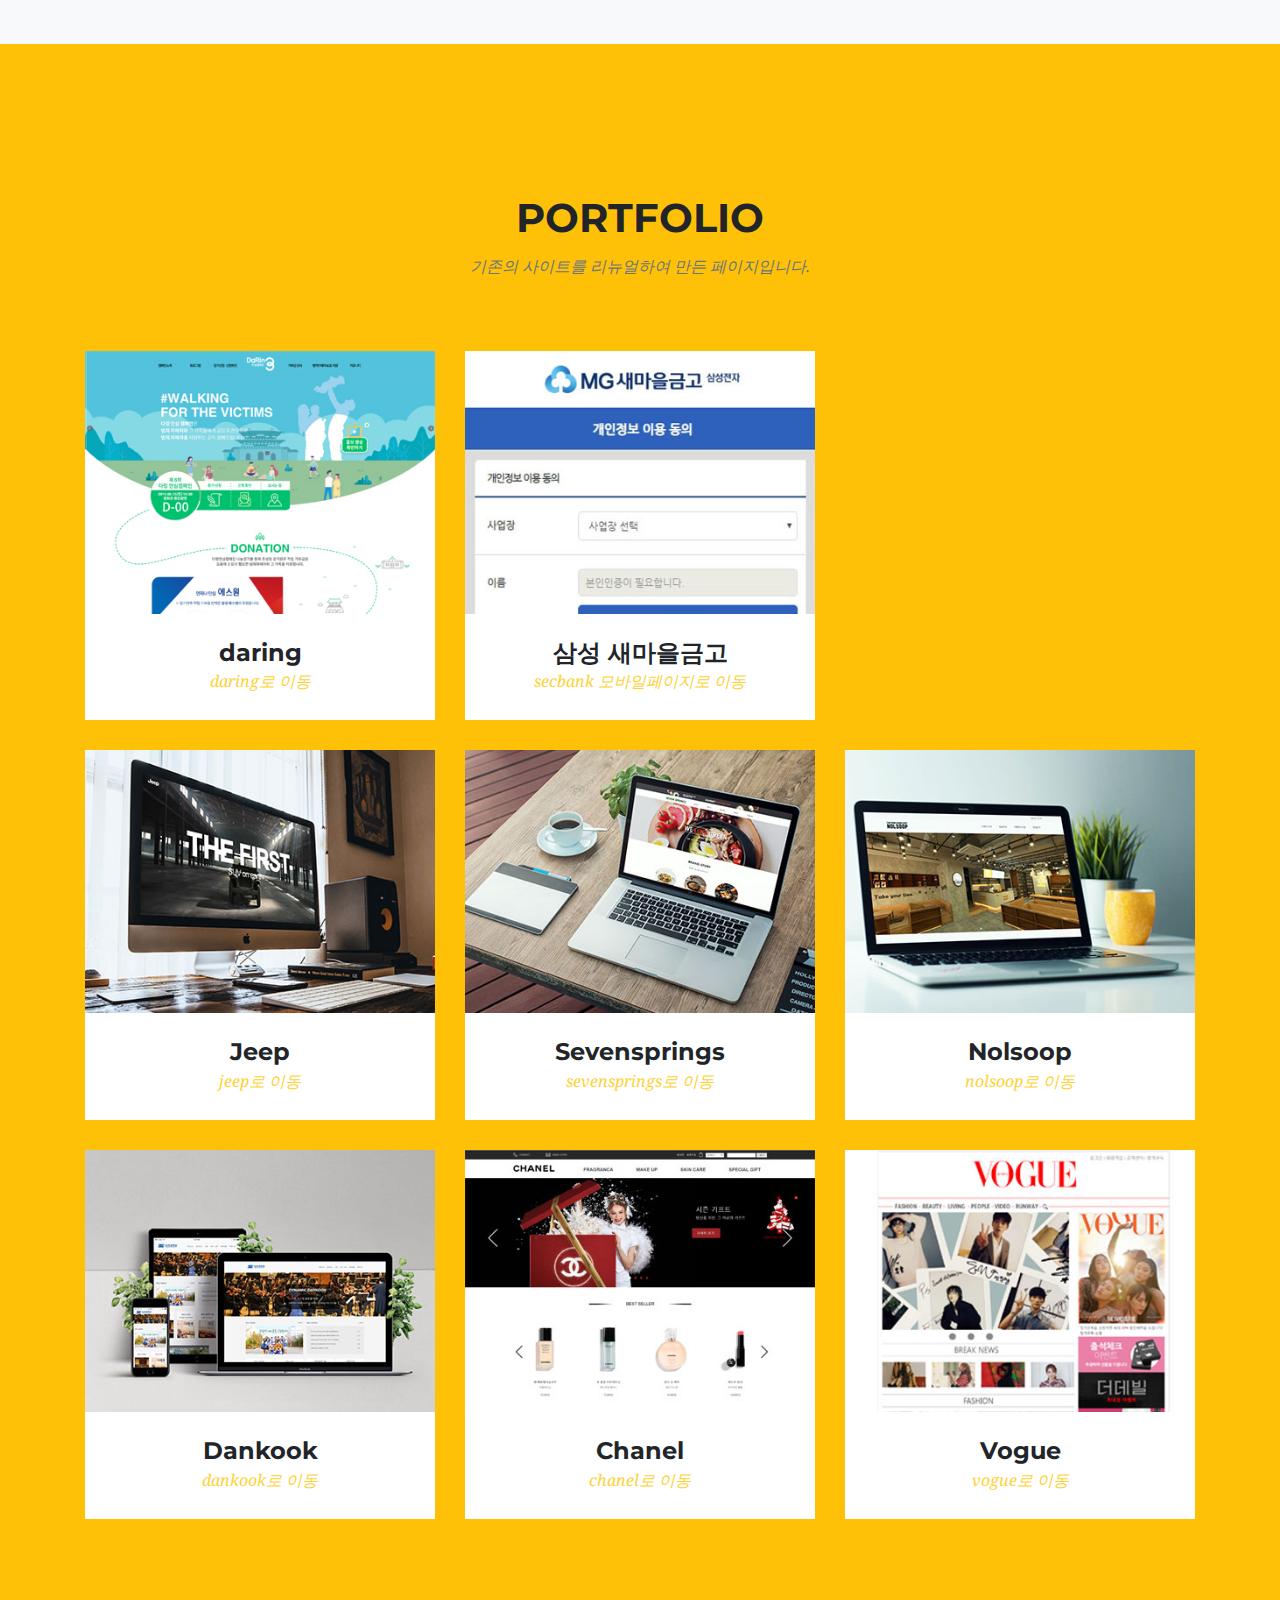
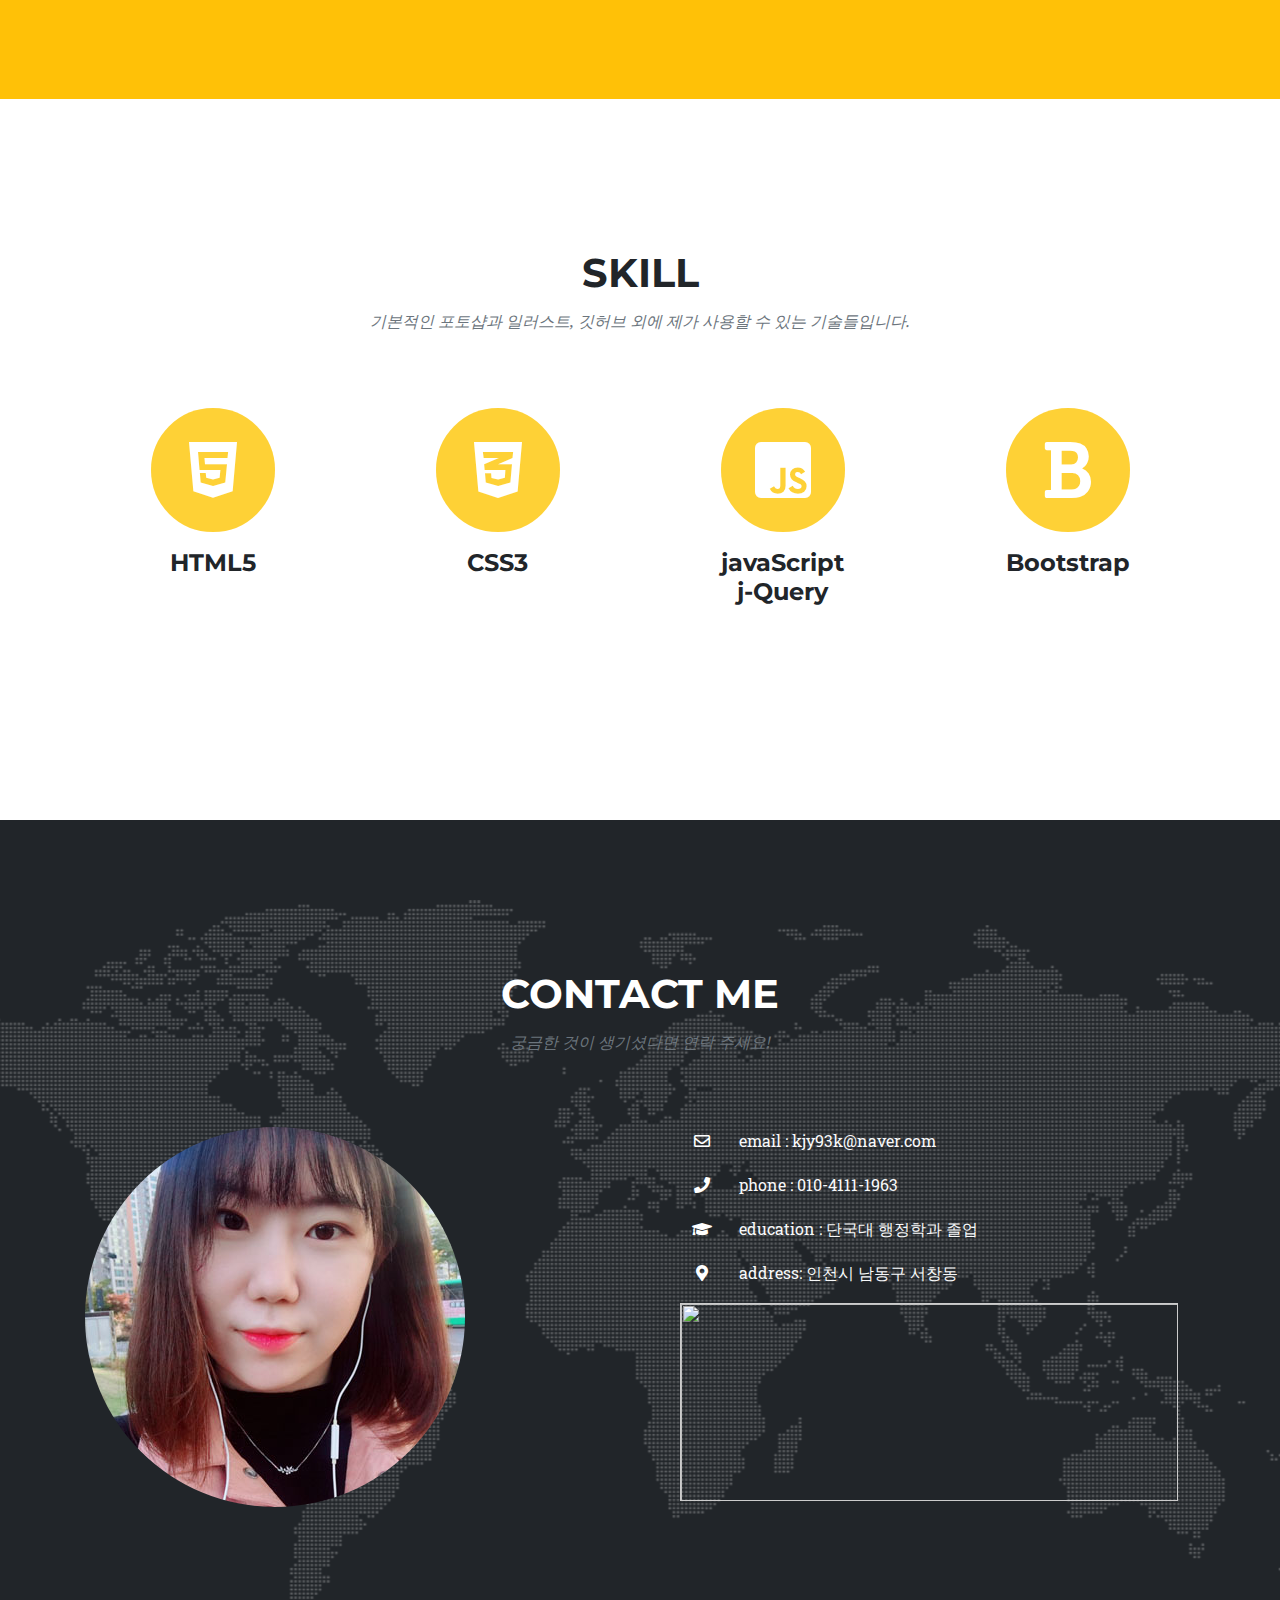
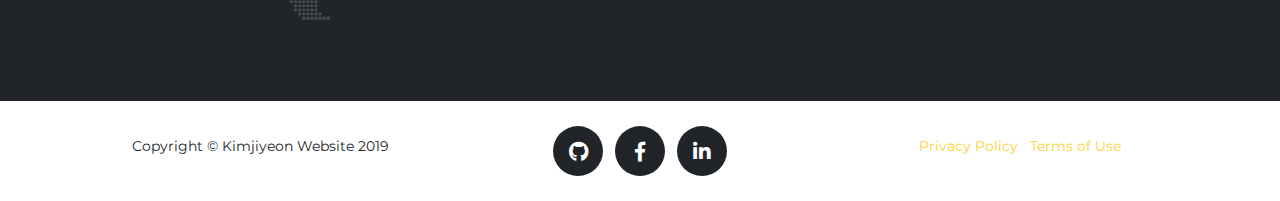
==== commit c5e795a8: "d" ====
--- a/index.html
+++ b/index.html
@@ -175,6 +175,36 @@
           <h3 class="section-subheading text-muted">기존의 사이트를 리뉴얼하여 만든 페이지입니다.</h3>
         </div>
       </div>
+	  <div class="row">
+		  <div class="col-md-4 col-sm-6 portfolio-item">
+			  <a class="portfolio-link" data-toggle="modal" href="#portfolioModal7">
+				<div class="portfolio-hover">
+				  <div class="portfolio-hover-content">
+					<i class="fas fa-plus fa-3x"></i>
+				  </div>
+				</div>
+				<img class="img-fluid" src="img/portfolio/daring-thumbnail.jpg" alt="daring 페이지이미지">
+			  </a>
+			  <div class="portfolio-caption">
+				<h4>daring</h4>
+				<p class="text-muted"><a href="https://kjy93k.github.io/daring/." target="_blank">daring로 이동</a></p>
+			  </div>
+			</div>
+		  <div class="col-md-4 col-sm-6 portfolio-item">
+			  <a class="portfolio-link" data-toggle="modal" href="#portfolioModal8">
+				<div class="portfolio-hover">
+				  <div class="portfolio-hover-content">
+					<i class="fas fa-plus fa-3x"></i>
+				  </div>
+				</div>
+				<img class="img-fluid" src="img/portfolio/sec-thumbnail.jpg" alt="secbank 페이지이미지">
+			  </a>
+			  <div class="portfolio-caption">
+				<h4>삼성 새마을금고</h4>
+				<p class="text-muted"><a href="https://secbank.co.kr/m/privacy/" target="_blank">secbank 모바일페이지로 이동</a></p>
+			  </div>
+			</div>
+	  </div>
       <div class="row">
         <div class="col-md-4 col-sm-6 portfolio-item">
           <a class="portfolio-link" data-toggle="modal" href="#portfolioModal1">
@@ -187,7 +217,7 @@
           </a>
           <div class="portfolio-caption">
             <h4>Jeep</h4>
-            <p class="text-muted"><a href="https://kjy93k.github.io/jeep/.">jeep로 이동</a></p>
+            <p class="text-muted"><a href="https://kjy93k.github.io/jeep/." target="_blank">jeep로 이동</a></p>
           </div>
         </div>
         <div class="col-md-4 col-sm-6 portfolio-item">
@@ -201,7 +231,7 @@
           </a>
           <div class="portfolio-caption">
             <h4>Sevensprings</h4>
-            <p class="text-muted"><a href="https://kjy93k.github.io/sevensprings/.">sevensprings로 이동</a></p>
+            <p class="text-muted"><a href="https://kjy93k.github.io/sevensprings/." target="_blank">sevensprings로 이동</a></p>
           </div>
         </div>
         <div class="col-md-4 col-sm-6 portfolio-item">
@@ -215,7 +245,7 @@
           </a>
           <div class="portfolio-caption">
             <h4>Nolsoop</h4>
-            <p class="text-muted"><a href="http://kjy93k.dothome.co.kr">nolsoop로 이동</a></p>
+            <p class="text-muted"><a href="http://kjy93k.dothome.co.kr" target="_blank">nolsoop로 이동</a></p>
           </div>
         </div>
         <div class="col-md-4 col-sm-6 portfolio-item">
@@ -229,7 +259,7 @@
           </a>
           <div class="portfolio-caption">
             <h4>Dankook</h4>
-            <p class="text-muted"><a href="https://kjy93k.github.io/dankook/.">dankook로 이동</a></p>
+            <p class="text-muted"><a href="https://kjy93k.github.io/dankook/." target="_blank">dankook로 이동</a></p>
           </div>
         </div>
         <div class="col-md-4 col-sm-6 portfolio-item">
@@ -243,7 +273,7 @@
           </a>
           <div class="portfolio-caption">
             <h4>Chanel</h4>
-            <p class="text-muted"><a href="https://kjy93k.github.io/chanel/.">chanel로 이동</a></p>
+            <p class="text-muted"><a href="https://kjy93k.github.io/chanel/." target="_blank">chanel로 이동</a></p>
           </div>
         </div>
         <div class="col-md-4 col-sm-6 portfolio-item">
@@ -257,7 +287,7 @@
           </a>
           <div class="portfolio-caption">
             <h4>Vogue</h4>
-            <p class="text-muted"><a href="https://kjy93k.github.io/vogue/.">vogue로 이동</a></p>
+            <p class="text-muted"><a href="https://kjy93k.github.io/vogue/." target="_blank">vogue로 이동</a></p>
           </div>
         </div>
       </div>
@@ -430,7 +460,7 @@
             <div class="col-lg-8 mx-auto">
               <div class="modal-body">
                 <!-- Project Details Go Here -->
-                <h2 class="text-uppercase">Jeep 반응형 fullpage</h2>
+                <h2 class="text-uppercase"><a href="https://kjy93k.github.io/jeep/." target="_blank">Jeep 반응형 fullpage</a></h2>
                 <p class="item-intro text-muted">jeep 페이지를 풀페이지로 제작하였습니다.</p>
                 <img class="img-fluid d-block mx-auto" src="img/portfolio/01-full.jpg" alt="jeep 메인페이지">
                 <p>풀페이지로 제작되어 어느 스크린으로 보든 꽉 찬 화면으로 즐길 수 있습니다. 풀페이지이기 때문에 미디어쿼리가 아닌 제이쿼리를 이용하여 body의 width와 height의 비율이 일정 비율 미만일 때 이미지가 대체되게 만들어졌습니다. 메인페이지의 첫 장에서는 jeep의 광고영상을 볼 수 있으며, 모바일에서는 이용자의 데이터를 고려하여 이미지로 대체되도록 하였습니다.</p>
@@ -459,7 +489,7 @@
             <div class="col-lg-8 mx-auto">
               <div class="modal-body">
                 <!-- Project Details Go Here -->
-                <h2 class="text-uppercase">sevensprings 리뉴얼</h2>
+                <h2 class="text-uppercase"><a href="https://kjy93k.github.io/sevensprings/." target="_blank">sevensprings 리뉴얼</a></h2>
                 <p class="item-intro text-muted">sevensprings 홈페이지를 리뉴얼하여 만들었습니다.</p>
                 <img class="img-fluid d-block mx-auto" src="img/portfolio/02-full.jpg" alt="sevensprings 메인페이지">
                 <p>sevensprings에서 발견한 오류들을 수정하여 홈페이지를 수정 제작하였습니다.</p>
@@ -488,7 +518,7 @@
             <div class="col-lg-8 mx-auto">
               <div class="modal-body">
                 <!-- Project Details Go Here -->
-                <h2 class="text-uppercase">그누보드를 이용한 nolsoop 페이지</h2>
+                <h2 class="text-uppercase"><a href="https://kjy93k.github.io/nolsoop/." target="_blank">그누보드를 이용한 nolsoop 페이지</a></h2>
                 <p class="item-intro text-muted">그누보드의 테마를 변경하여 nolsoop페이지를 제작하였습니다.</p>
                 <img class="img-fluid d-block mx-auto" src="img/portfolio/03-full.jpg" alt="nolsoop 메인 페이지">
                 <p>그누보드에 테마를 적용하여 놀숲 페이지를 제작하였습니다. 닷홈에서 그누보드를 시험해보기 위해 시험제작한 페이지입니다.</p>
@@ -517,7 +547,7 @@
             <div class="col-lg-8 mx-auto">
               <div class="modal-body">
                 <!-- Project Details Go Here -->
-                <h2 class="text-uppercase">bootstrap을 이용한 dankook university 리뉴얼</h2>
+                <h2 class="text-uppercase"><a href="https://kjy93k.github.io/dankook/." target="_blank">bootstrap을 이용한 dankook university 리뉴얼</a></h2>
                 <p class="item-intro text-muted">기존의 단국대학교 페이지의 내용을 바탕으로 전면 리뉴얼한 페이지입니다.</p>
                 <img class="img-fluid d-block mx-auto" src="img/portfolio/04-full.jpg" alt="단국대학교 메인페이지">
                 <p>부트스트랩을 이용하여 단국대학교의 페이지를 반응형 페이지로 리뉴얼하였습니다. 부트스트랩 응용을 위한 시험페이지입니다.</p>
@@ -546,7 +576,7 @@
             <div class="col-lg-8 mx-auto">
               <div class="modal-body">
                 <!-- Project Details Go Here -->
-                <h2 class="text-uppercase">chanel 팀프로젝트 page</h2>
+                <h2 class="text-uppercase"><a href="https://kjy93k.github.io/chanel/." target="_blank">chanel 팀프로젝트 page</a></h2>
                 <p class="item-intro text-muted">샤넬 홈페이지를 팀프로젝트로 리뉴얼하였습니다.</p>
                 <img class="img-fluid d-block mx-auto" src="img/portfolio/05-full.jpg" alt="chanel 페이지">
                 <p>첫번제 팀프로젝트로 만들어진 사이트로 chanel의 페이지를 리뉴얼하여 제작하였습니다.</p>
@@ -575,7 +605,7 @@
             <div class="col-lg-8 mx-auto">
               <div class="modal-body">
                 <!-- Project Details Go Here -->
-                <h2 class="text-uppercase">vogue페이지</h2>
+                <h2 class="text-uppercase"><a href="https://kjy93k.github.io/vogue/." target="_blank">vogue페이지</a></h2>
                 <p class="item-intro text-muted">기존의 vogue페이지를 전면 수정한 페이지입니다.</p>
                 <img class="img-fluid d-block mx-auto" src="img/portfolio/06-full.jpg" alt="vogue 페이지">
                 <p>처음으로 제작되었던 웹페이지입니다.</p>
@@ -590,6 +620,64 @@
     </div>
   </div>
 
+  <!-- Modal 7 -->
+  <div class="portfolio-modal modal fade" id="portfolioModal7" tabindex="-1" role="dialog" aria-hidden="true">
+    <div class="modal-dialog">
+      <div class="modal-content">
+        <div class="close-modal" data-dismiss="modal">
+          <div class="lr">
+            <div class="rl"></div>
+          </div>
+        </div>
+        <div class="container">
+          <div class="row">
+            <div class="col-lg-8 mx-auto">
+              <div class="modal-body">
+                <!-- Project Details Go Here -->
+                <h2 class="text-uppercase"><a href="https://kjy93k.github.io/daring/." target="_blank">daring페이지</a></h2>
+                <p class="item-intro text-muted">daring캠페인 프로젝트를 만들었습니다</p>
+                <img class="img-fluid d-block mx-auto" src="img/portfolio/daring-full.jpg" alt="daring 페이지">
+                <p>다링의 캠페인을 퍼블리싱 하였습니다.</p>
+                <button class="btn btn-primary" data-dismiss="modal" type="button">
+                  <i class="fas fa-times"></i>
+                  Close Project</button>
+              </div>
+            </div>
+          </div>
+        </div>
+      </div>
+    </div>
+  </div>
+
+  <!-- Modal 8 -->
+  <div class="portfolio-modal modal fade" id="portfolioModal8" tabindex="-1" role="dialog" aria-hidden="true">
+    <div class="modal-dialog">
+      <div class="modal-content">
+        <div class="close-modal" data-dismiss="modal">
+          <div class="lr">
+            <div class="rl"></div>
+          </div>
+        </div>
+        <div class="container">
+          <div class="row">
+            <div class="col-lg-8 mx-auto">
+              <div class="modal-body">
+                <!-- Project Details Go Here -->
+                <h2 class="text-uppercase"><a href="https://secbank.co.kr/m/privacy/" target="_blank">삼성새마을금고 모바일버전</a></h2>
+                <p class="item-intro text-muted">삼성새마을금고 페이지를 함께 하였습니다.</p>
+                <img class="img-fluid d-block mx-auto" src="img/portfolio/sec-full.jpg" alt="sec 페이지">
+                <p>삼성새마을금고의 pc버전은 협력하여 만들었고, 모바일 페이지의 퍼블리싱을 혼자 하였습니다.</p>
+                <button class="btn btn-primary" data-dismiss="modal" type="button">
+                  <i class="fas fa-times"></i>
+                  Close Project</button>
+              </div>
+            </div>
+          </div>
+        </div>
+      </div>
+    </div>
+  </div>
+
   <!-- Bootstrap core JavaScript -->
   <script src="vendor/jquery/jquery.min.js"></script>
   <script src="vendor/bootstrap/js/bootstrap.bundle.min.js"></script>
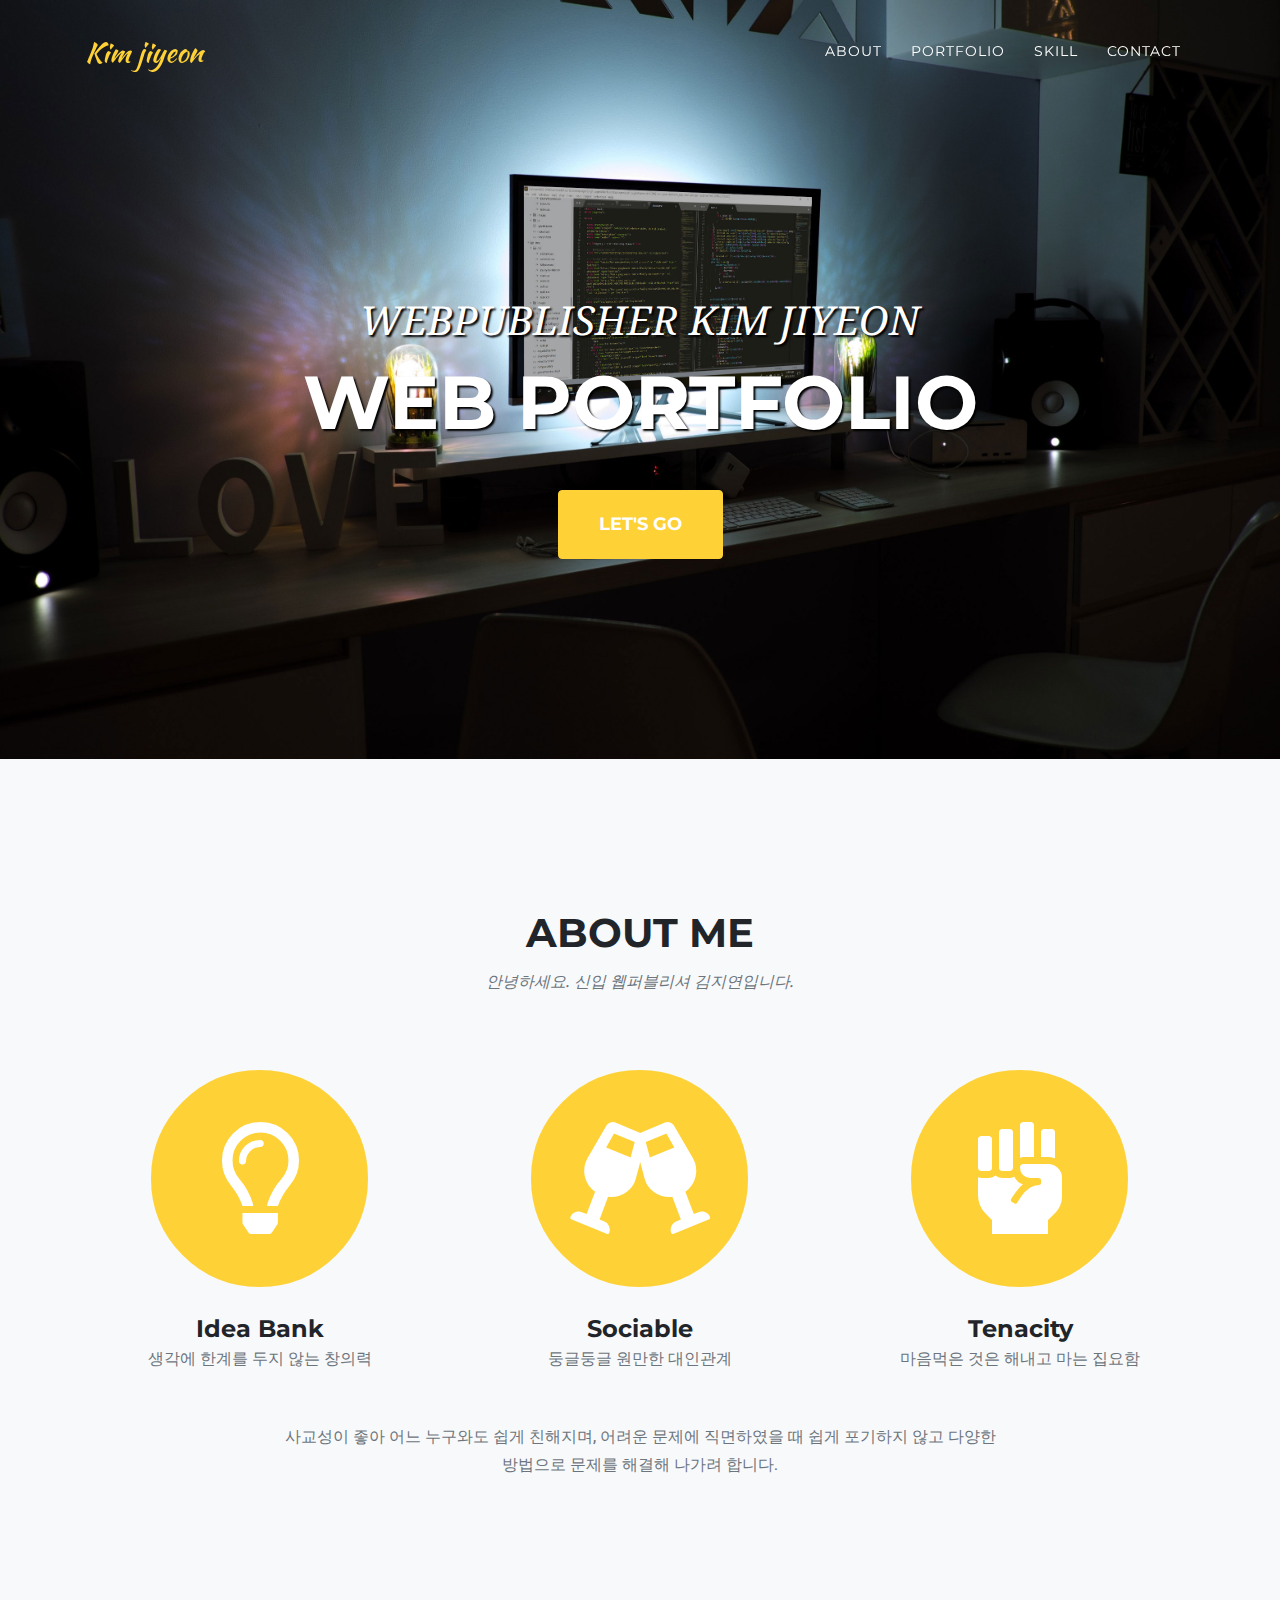
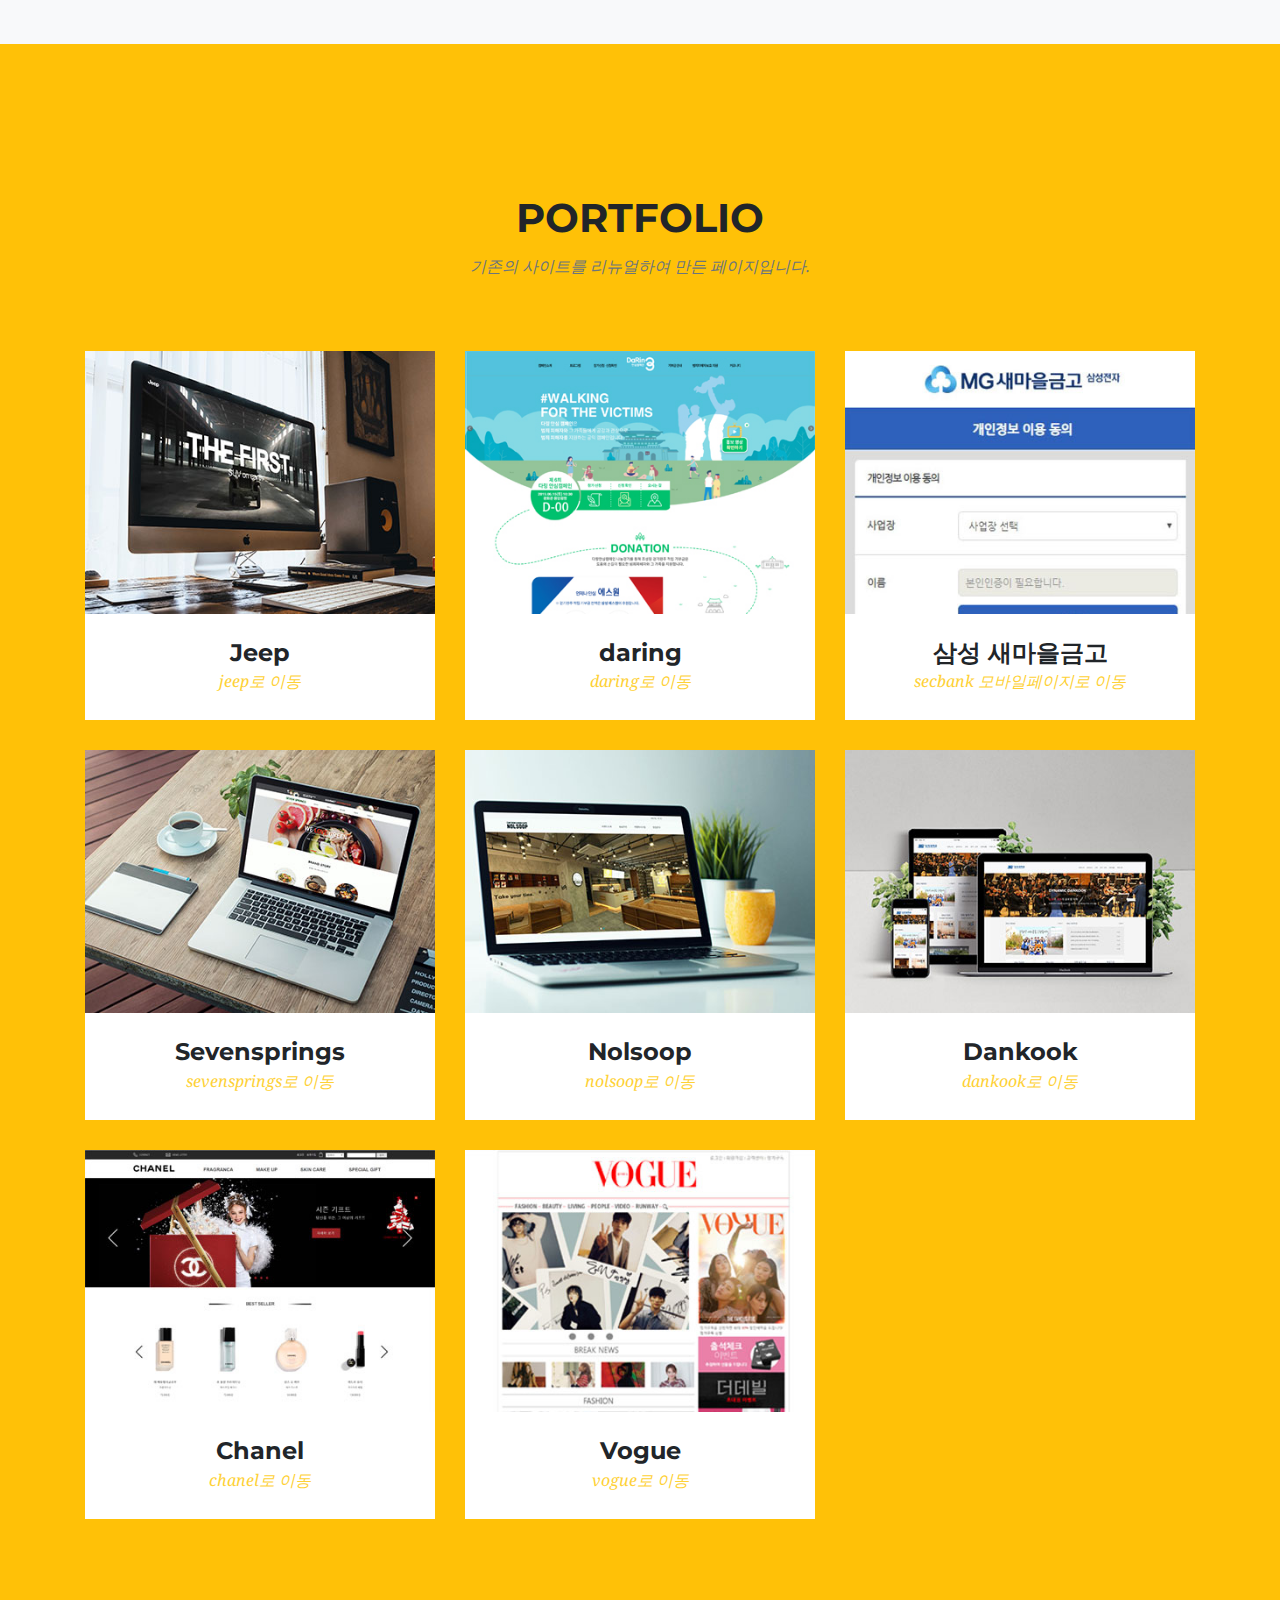
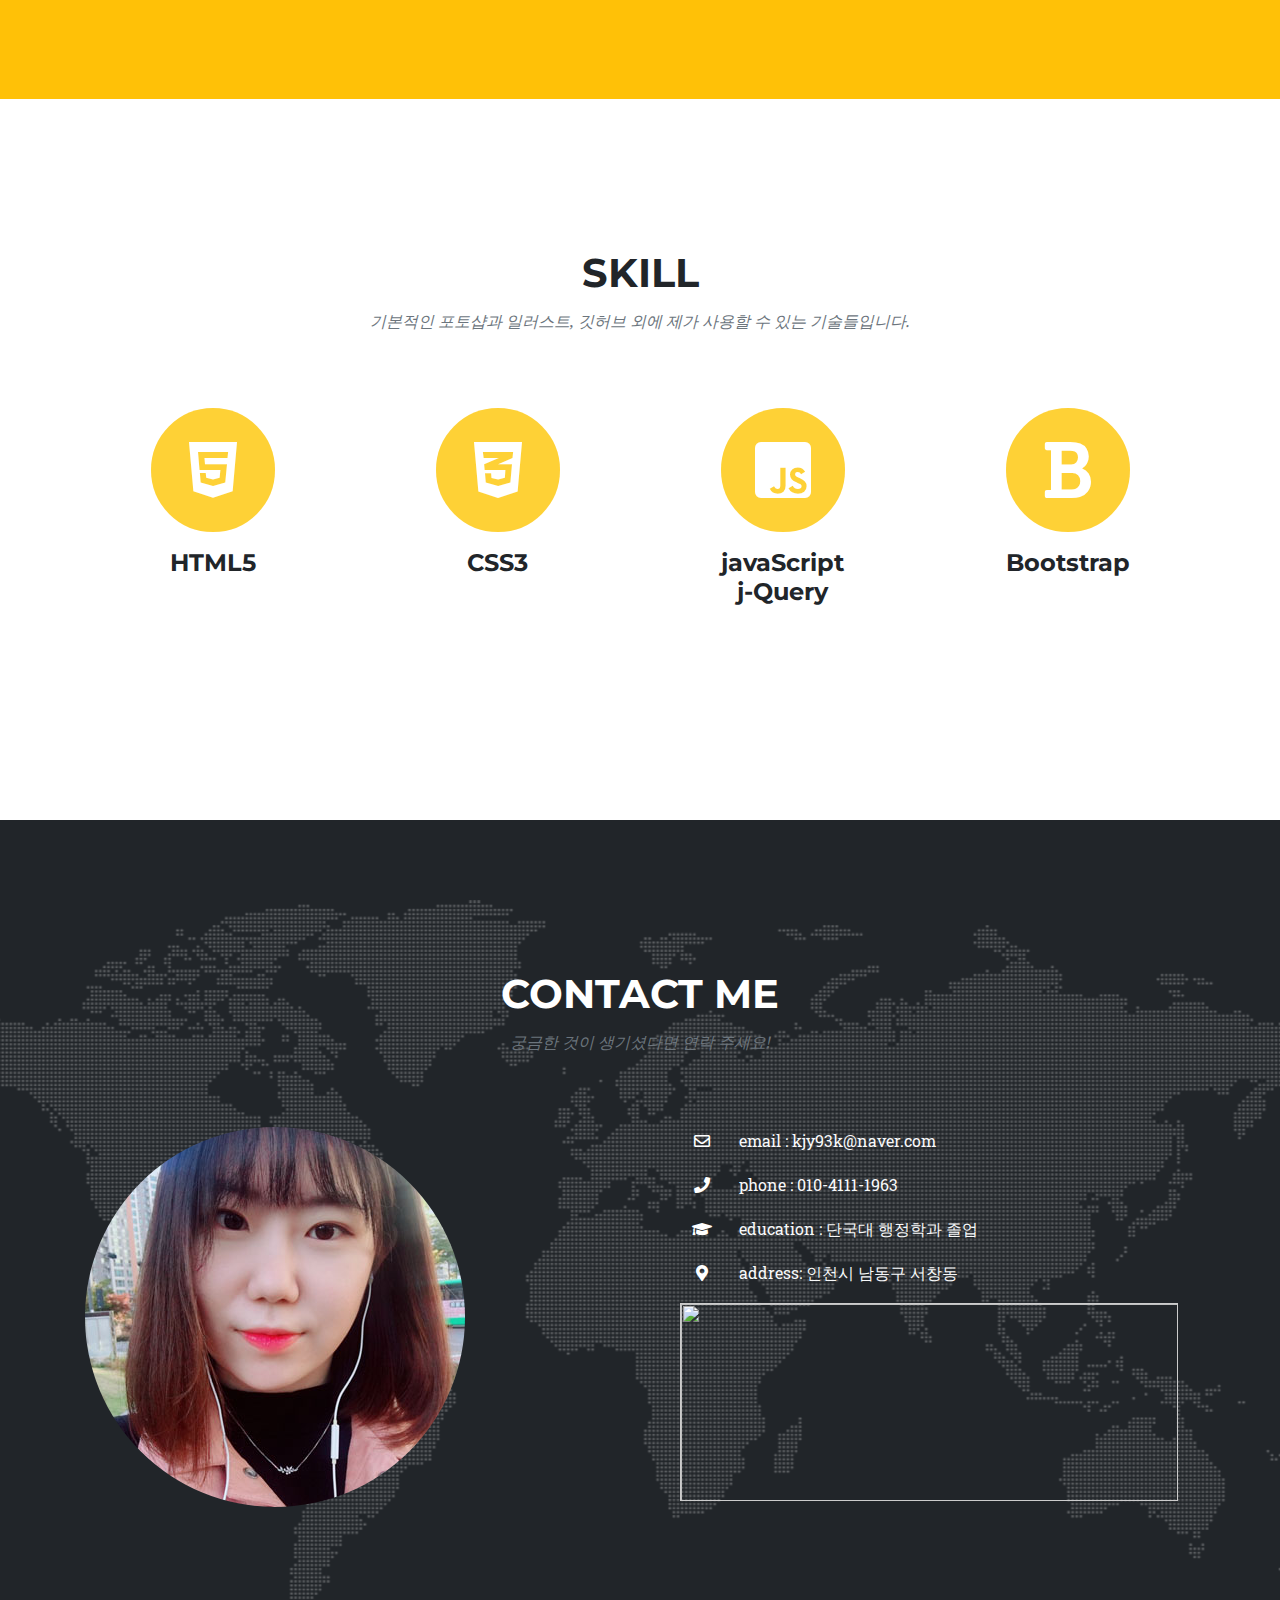
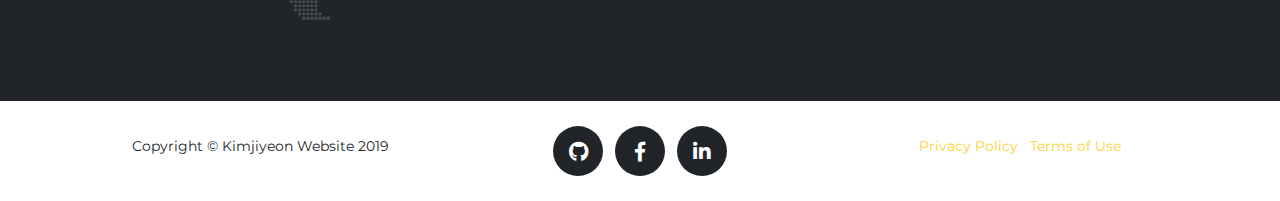
==== commit ffa8fe31: "Update index.html" ====
--- a/index.html
+++ b/index.html
@@ -176,36 +176,6 @@
         </div>
       </div>
 	  <div class="row">
-		  <div class="col-md-4 col-sm-6 portfolio-item">
-			  <a class="portfolio-link" data-toggle="modal" href="#portfolioModal7">
-				<div class="portfolio-hover">
-				  <div class="portfolio-hover-content">
-					<i class="fas fa-plus fa-3x"></i>
-				  </div>
-				</div>
-				<img class="img-fluid" src="img/portfolio/daring-thumbnail.jpg" alt="daring 페이지이미지">
-			  </a>
-			  <div class="portfolio-caption">
-				<h4>daring</h4>
-				<p class="text-muted"><a href="https://kjy93k.github.io/daring/." target="_blank">daring로 이동</a></p>
-			  </div>
-			</div>
-		  <div class="col-md-4 col-sm-6 portfolio-item">
-			  <a class="portfolio-link" data-toggle="modal" href="#portfolioModal8">
-				<div class="portfolio-hover">
-				  <div class="portfolio-hover-content">
-					<i class="fas fa-plus fa-3x"></i>
-				  </div>
-				</div>
-				<img class="img-fluid" src="img/portfolio/sec-thumbnail.jpg" alt="secbank 페이지이미지">
-			  </a>
-			  <div class="portfolio-caption">
-				<h4>삼성 새마을금고</h4>
-				<p class="text-muted"><a href="https://secbank.co.kr/m/privacy/" target="_blank">secbank 모바일페이지로 이동</a></p>
-			  </div>
-			</div>
-	  </div>
-      <div class="row">
         <div class="col-md-4 col-sm-6 portfolio-item">
           <a class="portfolio-link" data-toggle="modal" href="#portfolioModal1">
             <div class="portfolio-hover">
@@ -220,6 +190,34 @@
             <p class="text-muted"><a href="https://kjy93k.github.io/jeep/." target="_blank">jeep로 이동</a></p>
           </div>
         </div>
+<div class="col-md-4 col-sm-6 portfolio-item">
+		  				<a class="portfolio-link" data-toggle="modal" href="#portfolioModal7">
+		  				<div class="portfolio-hover">
+		  					<div class="portfolio-hover-content">
+		  						<i class="fas fa-plus fa-3x"></i>
+		  					</div>
+		  				</div>
+		  				<img class="img-fluid" src="img/portfolio/daring-thumbnail.jpg" alt="daring 페이지이미지">
+		  				</a>
+		  			<div class="portfolio-caption">
+		  				<h4>daring</h4>
+		  				<p class="text-muted"><a href="https://kjy93k.github.io/daring/." target="_blank">daring로 이동</a></p>
+		  			</div>
+		  		</div>
+		  <div class="col-md-4 col-sm-6 portfolio-item">
+			  <a class="portfolio-link" data-toggle="modal" href="#portfolioModal8">
+			<div class="portfolio-hover">
+			  <div class="portfolio-hover-content">
+				<i class="fas fa-plus fa-3x"></i>
+			  </div>
+			</div>
+			<img class="img-fluid" src="img/portfolio/sec-thumbnail.jpg" alt="secbank 페이지이미지">
+		  </a>
+		  <div class="portfolio-caption">
+			<h4>삼성 새마을금고</h4>
+			<p class="text-muted"><a href="http://dev.secbank.tsome.net:18080/m/privacy/index.jsp" target="_blank">secbank 모바일페이지로 이동</a></p>
+		  </div>
+		</div>
         <div class="col-md-4 col-sm-6 portfolio-item">
           <a class="portfolio-link" data-toggle="modal" href="#portfolioModal2">
             <div class="portfolio-hover">
@@ -462,7 +460,7 @@
                 <!-- Project Details Go Here -->
                 <h2 class="text-uppercase"><a href="https://kjy93k.github.io/jeep/." target="_blank">Jeep 반응형 fullpage</a></h2>
                 <p class="item-intro text-muted">jeep 페이지를 풀페이지로 제작하였습니다.</p>
-                <img class="img-fluid d-block mx-auto" src="img/portfolio/01-full.jpg" alt="jeep 메인페이지">
+                <a href="https://kjy93k.github.io/jeep/." target="_blank"><img class="img-fluid d-block mx-auto" src="img/portfolio/01-full.jpg" alt="jeep 메인페이지"></a>
                 <p>풀페이지로 제작되어 어느 스크린으로 보든 꽉 찬 화면으로 즐길 수 있습니다. 풀페이지이기 때문에 미디어쿼리가 아닌 제이쿼리를 이용하여 body의 width와 height의 비율이 일정 비율 미만일 때 이미지가 대체되게 만들어졌습니다. 메인페이지의 첫 장에서는 jeep의 광고영상을 볼 수 있으며, 모바일에서는 이용자의 데이터를 고려하여 이미지로 대체되도록 하였습니다.</p>
                  <button class="btn btn-primary" data-dismiss="modal" type="button">
                   <i class="fas fa-times"></i>
@@ -491,7 +489,7 @@
                 <!-- Project Details Go Here -->
                 <h2 class="text-uppercase"><a href="https://kjy93k.github.io/sevensprings/." target="_blank">sevensprings 리뉴얼</a></h2>
                 <p class="item-intro text-muted">sevensprings 홈페이지를 리뉴얼하여 만들었습니다.</p>
-                <img class="img-fluid d-block mx-auto" src="img/portfolio/02-full.jpg" alt="sevensprings 메인페이지">
+                <a href="https://kjy93k.github.io/sevensprings/." target="_blank"><img class="img-fluid d-block mx-auto" src="img/portfolio/02-full.jpg" alt="sevensprings 메인페이지"></a>
                 <p>sevensprings에서 발견한 오류들을 수정하여 홈페이지를 수정 제작하였습니다.</p>
                 <button class="btn btn-primary" data-dismiss="modal" type="button">
                   <i class="fas fa-times"></i>
@@ -520,7 +518,7 @@
                 <!-- Project Details Go Here -->
                 <h2 class="text-uppercase"><a href="https://kjy93k.github.io/nolsoop/." target="_blank">그누보드를 이용한 nolsoop 페이지</a></h2>
                 <p class="item-intro text-muted">그누보드의 테마를 변경하여 nolsoop페이지를 제작하였습니다.</p>
-                <img class="img-fluid d-block mx-auto" src="img/portfolio/03-full.jpg" alt="nolsoop 메인 페이지">
+                <a href="https://kjy93k.github.io/nolsoop/." target="_blank"><img class="img-fluid d-block mx-auto" src="img/portfolio/03-full.jpg" alt="nolsoop 메인 페이지"></a>
                 <p>그누보드에 테마를 적용하여 놀숲 페이지를 제작하였습니다. 닷홈에서 그누보드를 시험해보기 위해 시험제작한 페이지입니다.</p>
                 <button class="btn btn-primary" data-dismiss="modal" type="button">
                   <i class="fas fa-times"></i>
@@ -549,7 +547,7 @@
                 <!-- Project Details Go Here -->
                 <h2 class="text-uppercase"><a href="https://kjy93k.github.io/dankook/." target="_blank">bootstrap을 이용한 dankook university 리뉴얼</a></h2>
                 <p class="item-intro text-muted">기존의 단국대학교 페이지의 내용을 바탕으로 전면 리뉴얼한 페이지입니다.</p>
-                <img class="img-fluid d-block mx-auto" src="img/portfolio/04-full.jpg" alt="단국대학교 메인페이지">
+                <a href="https://kjy93k.github.io/dankook/." target="_blank"><img class="img-fluid d-block mx-auto" src="img/portfolio/04-full.jpg" alt="단국대학교 메인페이지"></a>
                 <p>부트스트랩을 이용하여 단국대학교의 페이지를 반응형 페이지로 리뉴얼하였습니다. 부트스트랩 응용을 위한 시험페이지입니다.</p>
                 <button class="btn btn-primary" data-dismiss="modal" type="button">
                   <i class="fas fa-times"></i>
@@ -578,7 +576,7 @@
                 <!-- Project Details Go Here -->
                 <h2 class="text-uppercase"><a href="https://kjy93k.github.io/chanel/." target="_blank">chanel 팀프로젝트 page</a></h2>
                 <p class="item-intro text-muted">샤넬 홈페이지를 팀프로젝트로 리뉴얼하였습니다.</p>
-                <img class="img-fluid d-block mx-auto" src="img/portfolio/05-full.jpg" alt="chanel 페이지">
+                <a href="https://kjy93k.github.io/chanel/." target="_blank"><img class="img-fluid d-block mx-auto" src="img/portfolio/05-full.jpg" alt="chanel 페이지"></a>
                 <p>첫번제 팀프로젝트로 만들어진 사이트로 chanel의 페이지를 리뉴얼하여 제작하였습니다.</p>
                 <button class="btn btn-primary" data-dismiss="modal" type="button">
                   <i class="fas fa-times"></i>
@@ -607,7 +605,7 @@
                 <!-- Project Details Go Here -->
                 <h2 class="text-uppercase"><a href="https://kjy93k.github.io/vogue/." target="_blank">vogue페이지</a></h2>
                 <p class="item-intro text-muted">기존의 vogue페이지를 전면 수정한 페이지입니다.</p>
-                <img class="img-fluid d-block mx-auto" src="img/portfolio/06-full.jpg" alt="vogue 페이지">
+                <a href="https://kjy93k.github.io/vogue/." target="_blank"><img class="img-fluid d-block mx-auto" src="img/portfolio/06-full.jpg" alt="vogue 페이지"></a>
                 <p>처음으로 제작되었던 웹페이지입니다.</p>
                 <button class="btn btn-primary" data-dismiss="modal" type="button">
                   <i class="fas fa-times"></i>
@@ -636,7 +634,7 @@
                 <!-- Project Details Go Here -->
                 <h2 class="text-uppercase"><a href="https://kjy93k.github.io/daring/." target="_blank">daring페이지</a></h2>
                 <p class="item-intro text-muted">daring캠페인 프로젝트를 만들었습니다</p>
-                <img class="img-fluid d-block mx-auto" src="img/portfolio/daring-full.jpg" alt="daring 페이지">
+                <a href="https://kjy93k.github.io/daring/." target="_blank"><img class="img-fluid d-block mx-auto" src="img/portfolio/daring-full.jpg" alt="daring 페이지"></a>
                 <p>다링의 캠페인을 퍼블리싱 하였습니다.</p>
                 <button class="btn btn-primary" data-dismiss="modal" type="button">
                   <i class="fas fa-times"></i>
@@ -663,9 +661,9 @@
             <div class="col-lg-8 mx-auto">
               <div class="modal-body">
                 <!-- Project Details Go Here -->
-                <h2 class="text-uppercase"><a href="https://secbank.co.kr/m/privacy/" target="_blank">삼성새마을금고 모바일버전</a></h2>
+                <h2 class="text-uppercase"><a href="http://dev.secbank.tsome.net:18080/m/privacy/index.jsp" target="_blank">삼성새마을금고 모바일버전</a></h2>
                 <p class="item-intro text-muted">삼성새마을금고 페이지를 함께 하였습니다.</p>
-                <img class="img-fluid d-block mx-auto" src="img/portfolio/sec-full.jpg" alt="sec 페이지">
+                <a href="http://dev.secbank.tsome.net:18080/m/privacy/index.jsp" target="_blank"><img class="img-fluid d-block mx-auto" src="img/portfolio/sec-full.jpg" alt="sec 페이지"></a>
                 <p>삼성새마을금고의 pc버전은 협력하여 만들었고, 모바일 페이지의 퍼블리싱을 혼자 하였습니다.</p>
                 <button class="btn btn-primary" data-dismiss="modal" type="button">
                   <i class="fas fa-times"></i>
